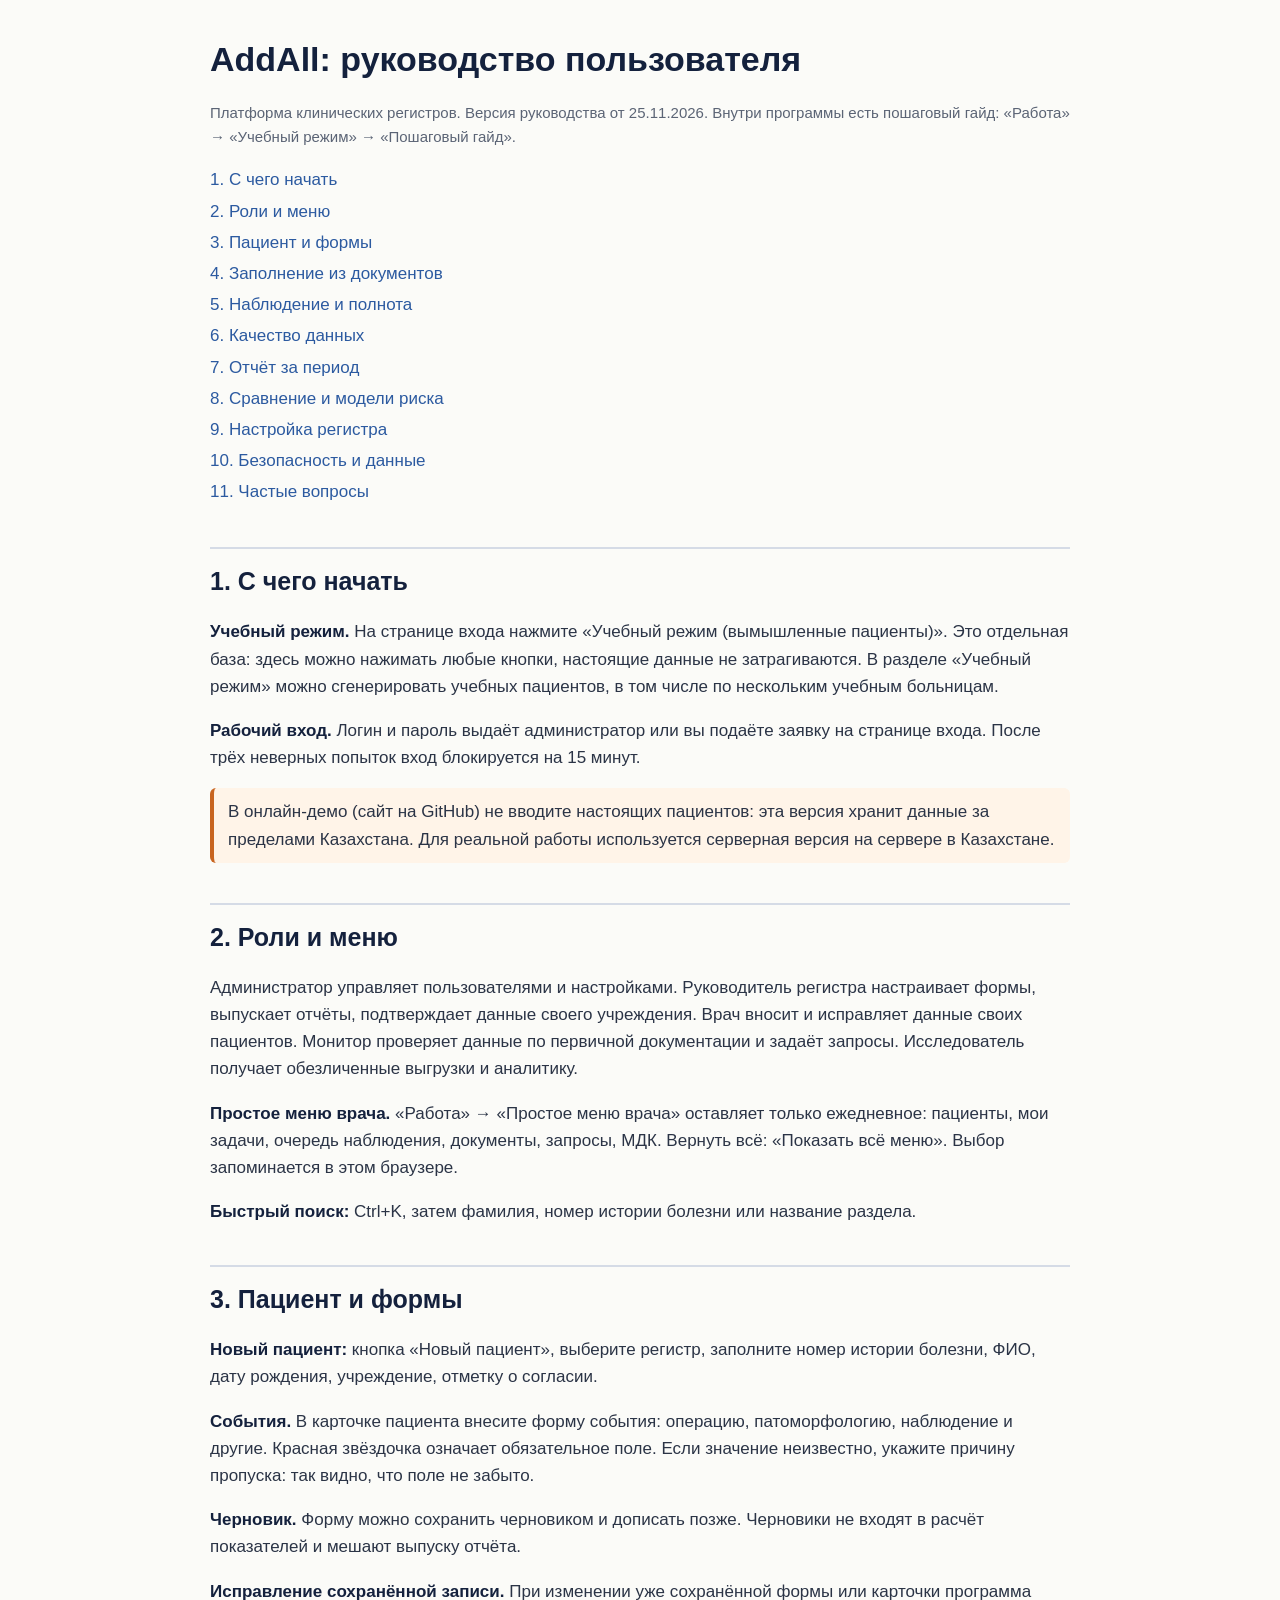
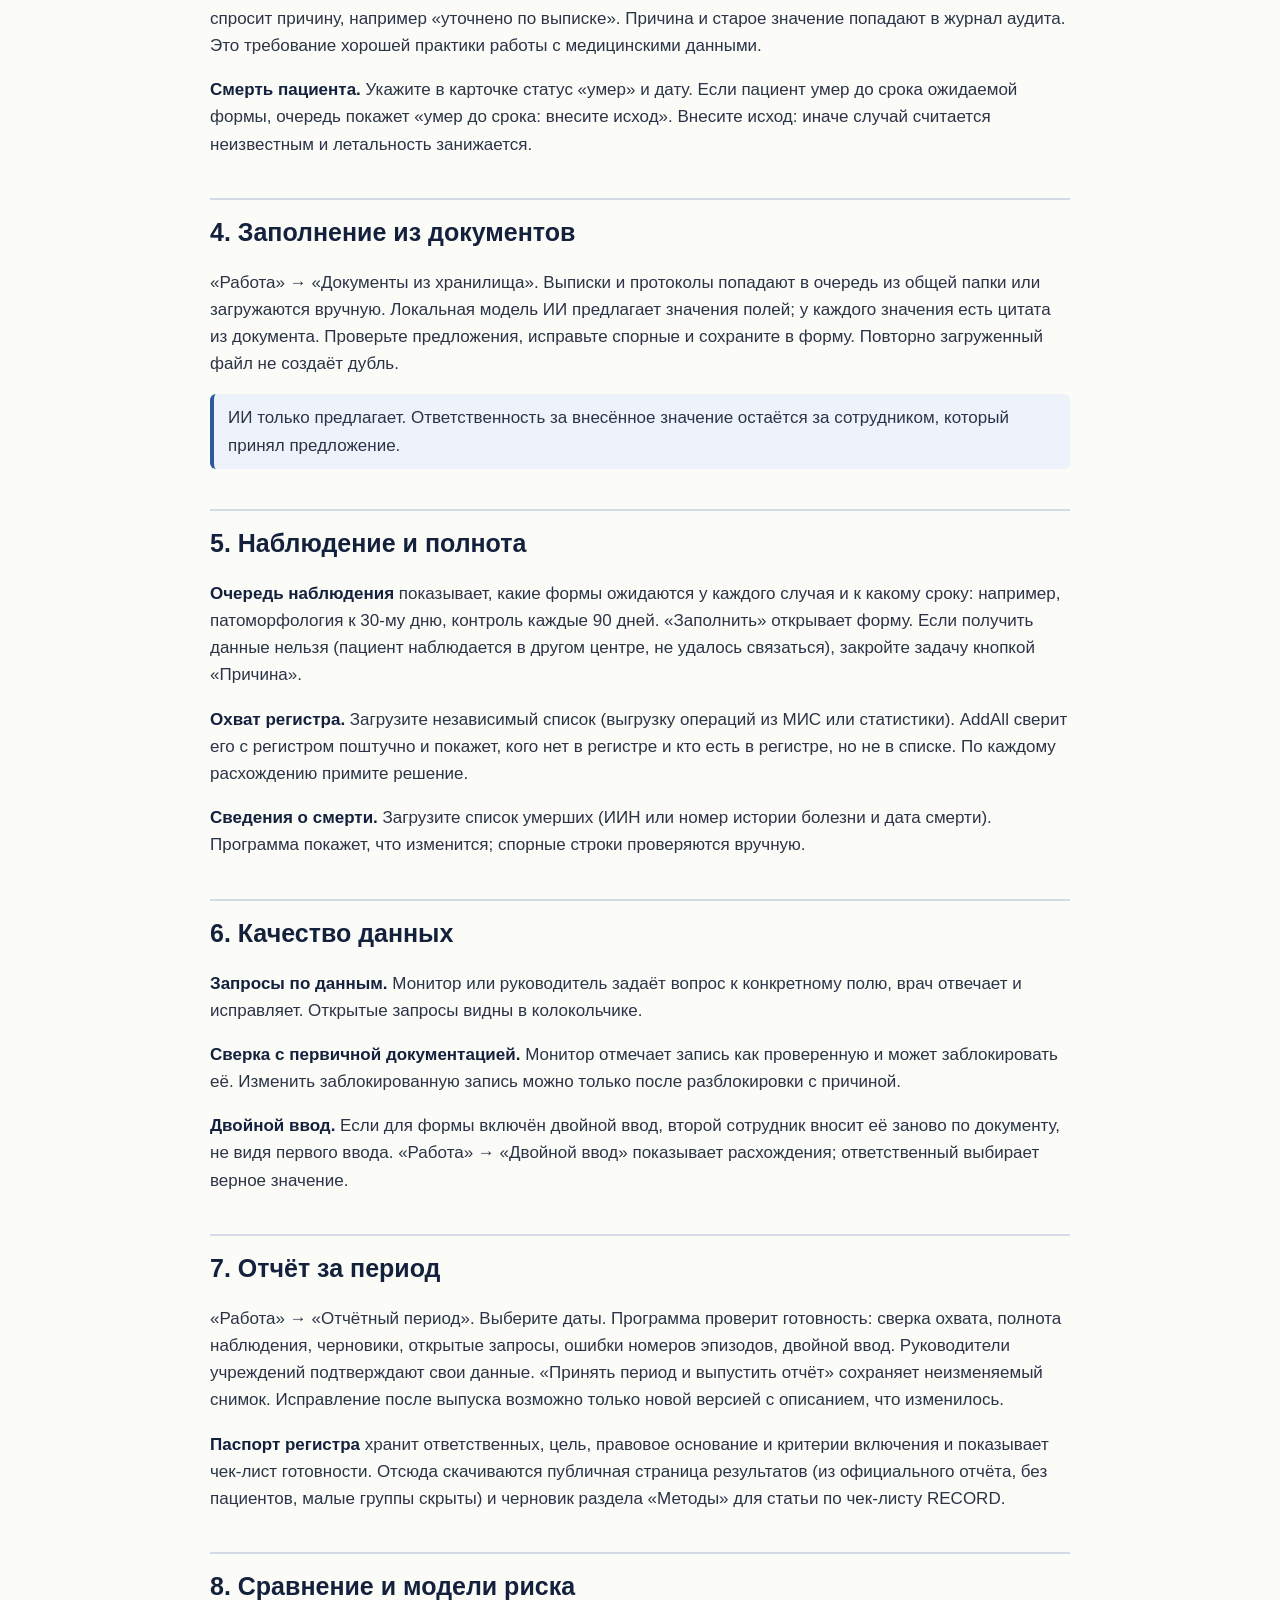
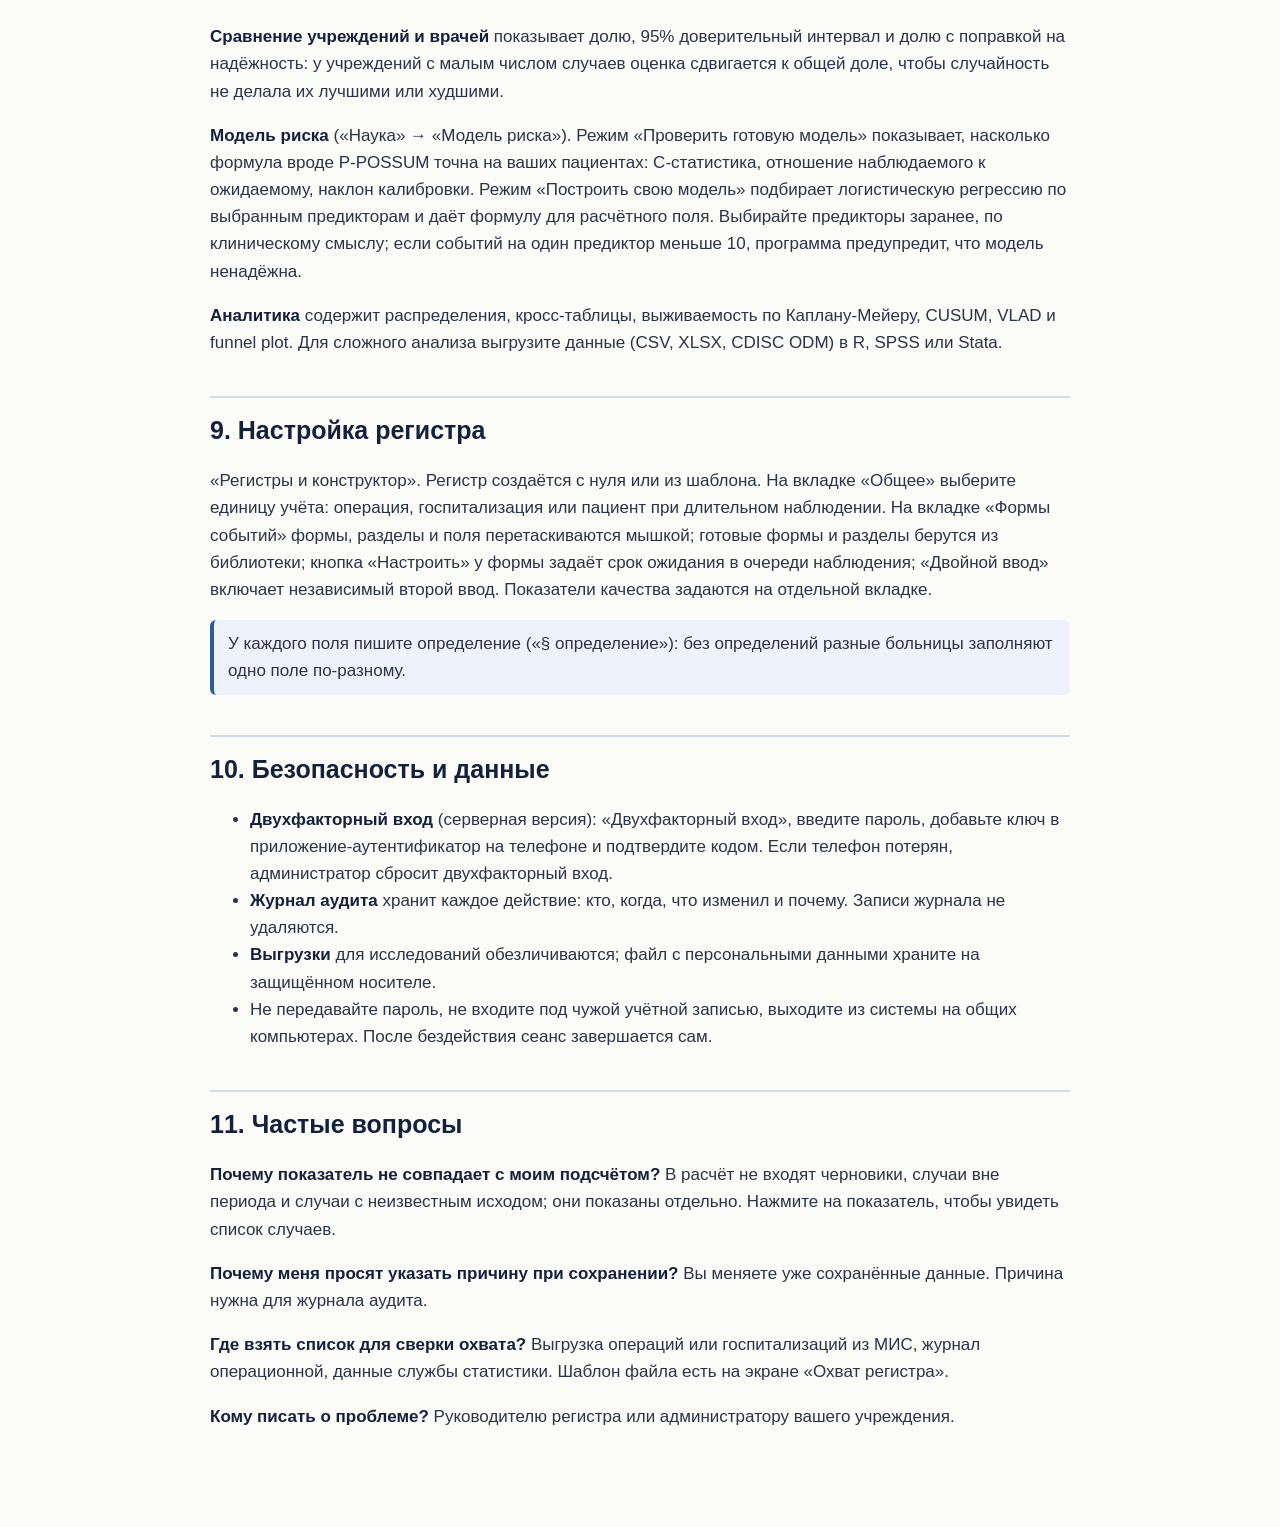
==== docs/manual.html @ 78ede50c "Руководство и материалы проверки" ====
<!doctype html>
<html lang="ru">
<head>
<meta charset="utf-8">
<meta name="viewport" content="width=device-width,initial-scale=1">
<title>AddAll: руководство пользователя</title>
<style>
body { font: 17px/1.6 "Segoe UI", Arial, sans-serif; color: #14213D; max-width: 860px; margin: 0 auto; padding: 32px 24px 80px; background: #FBFBF8; }
h1 { font-size: 34px; margin: 0 0 6px; }
h2 { font-size: 25px; margin: 40px 0 8px; padding-top: 12px; border-top: 2px solid #D5DBE6; }
h3 { font-size: 20px; margin: 24px 0 6px; }
p, li { color: #2B3446; }
.muted { color: #5B6475; font-size: 15px; }
.tip { background: #EEF3FB; border-left: 4px solid #2C5AA0; padding: 10px 14px; border-radius: 6px; }
.warn { background: #FFF4E8; border-left: 4px solid #C8641F; padding: 10px 14px; border-radius: 6px; }
nav a { display: block; color: #2C5AA0; text-decoration: none; padding: 2px 0; }
b { color: #14213D; }
</style>
</head>
<body>
<h1>AddAll: руководство пользователя</h1>
<p class="muted">Платформа клинических регистров. Версия руководства от 25.11.2026. Внутри программы есть пошаговый гайд: «Работа» → «Учебный режим» → «Пошаговый гайд».</p>

<nav>
<a href="#start">1. С чего начать</a>
<a href="#roles">2. Роли и меню</a>
<a href="#patient">3. Пациент и формы</a>
<a href="#docs">4. Заполнение из документов</a>
<a href="#follow">5. Наблюдение и полнота</a>
<a href="#quality">6. Качество данных</a>
<a href="#period">7. Отчёт за период</a>
<a href="#compare">8. Сравнение и модели риска</a>
<a href="#design">9. Настройка регистра</a>
<a href="#security">10. Безопасность и данные</a>
<a href="#faq">11. Частые вопросы</a>
</nav>

<h2 id="start">1. С чего начать</h2>
<p><b>Учебный режим.</b> На странице входа нажмите «Учебный режим (вымышленные пациенты)». Это отдельная база: здесь можно нажимать любые кнопки, настоящие данные не затрагиваются. В разделе «Учебный режим» можно сгенерировать учебных пациентов, в том числе по нескольким учебным больницам.</p>
<p><b>Рабочий вход.</b> Логин и пароль выдаёт администратор или вы подаёте заявку на странице входа. После трёх неверных попыток вход блокируется на 15 минут.</p>
<p class="warn">В онлайн-демо (сайт на GitHub) не вводите настоящих пациентов: эта версия хранит данные за пределами Казахстана. Для реальной работы используется серверная версия на сервере в Казахстане.</p>

<h2 id="roles">2. Роли и меню</h2>
<p>Администратор управляет пользователями и настройками. Руководитель регистра настраивает формы, выпускает отчёты, подтверждает данные своего учреждения. Врач вносит и исправляет данные своих пациентов. Монитор проверяет данные по первичной документации и задаёт запросы. Исследователь получает обезличенные выгрузки и аналитику.</p>
<p><b>Простое меню врача.</b> «Работа» → «Простое меню врача» оставляет только ежедневное: пациенты, мои задачи, очередь наблюдения, документы, запросы, МДК. Вернуть всё: «Показать всё меню». Выбор запоминается в этом браузере.</p>
<p><b>Быстрый поиск:</b> Ctrl+K, затем фамилия, номер истории болезни или название раздела.</p>

<h2 id="patient">3. Пациент и формы</h2>
<p><b>Новый пациент:</b> кнопка «Новый пациент», выберите регистр, заполните номер истории болезни, ФИО, дату рождения, учреждение, отметку о согласии.</p>
<p><b>События.</b> В карточке пациента внесите форму события: операцию, патоморфологию, наблюдение и другие. Красная звёздочка означает обязательное поле. Если значение неизвестно, укажите причину пропуска: так видно, что поле не забыто.</p>
<p><b>Черновик.</b> Форму можно сохранить черновиком и дописать позже. Черновики не входят в расчёт показателей и мешают выпуску отчёта.</p>
<p><b>Исправление сохранённой записи.</b> При изменении уже сохранённой формы или карточки программа спросит причину, например «уточнено по выписке». Причина и старое значение попадают в журнал аудита. Это требование хорошей практики работы с медицинскими данными.</p>
<p><b>Смерть пациента.</b> Укажите в карточке статус «умер» и дату. Если пациент умер до срока ожидаемой формы, очередь покажет «умер до срока: внесите исход». Внесите исход: иначе случай считается неизвестным и летальность занижается.</p>

<h2 id="docs">4. Заполнение из документов</h2>
<p>«Работа» → «Документы из хранилища». Выписки и протоколы попадают в очередь из общей папки или загружаются вручную. Локальная модель ИИ предлагает значения полей; у каждого значения есть цитата из документа. Проверьте предложения, исправьте спорные и сохраните в форму. Повторно загруженный файл не создаёт дубль.</p>
<p class="tip">ИИ только предлагает. Ответственность за внесённое значение остаётся за сотрудником, который принял предложение.</p>

<h2 id="follow">5. Наблюдение и полнота</h2>
<p><b>Очередь наблюдения</b> показывает, какие формы ожидаются у каждого случая и к какому сроку: например, патоморфология к 30-му дню, контроль каждые 90 дней. «Заполнить» открывает форму. Если получить данные нельзя (пациент наблюдается в другом центре, не удалось связаться), закройте задачу кнопкой «Причина».</p>
<p><b>Охват регистра.</b> Загрузите независимый список (выгрузку операций из МИС или статистики). AddAll сверит его с регистром поштучно и покажет, кого нет в регистре и кто есть в регистре, но не в списке. По каждому расхождению примите решение.</p>
<p><b>Сведения о смерти.</b> Загрузите список умерших (ИИН или номер истории болезни и дата смерти). Программа покажет, что изменится; спорные строки проверяются вручную.</p>

<h2 id="quality">6. Качество данных</h2>
<p><b>Запросы по данным.</b> Монитор или руководитель задаёт вопрос к конкретному полю, врач отвечает и исправляет. Открытые запросы видны в колокольчике.</p>
<p><b>Сверка с первичной документацией.</b> Монитор отмечает запись как проверенную и может заблокировать её. Изменить заблокированную запись можно только после разблокировки с причиной.</p>
<p><b>Двойной ввод.</b> Если для формы включён двойной ввод, второй сотрудник вносит её заново по документу, не видя первого ввода. «Работа» → «Двойной ввод» показывает расхождения; ответственный выбирает верное значение.</p>

<h2 id="period">7. Отчёт за период</h2>
<p>«Работа» → «Отчётный период». Выберите даты. Программа проверит готовность: сверка охвата, полнота наблюдения, черновики, открытые запросы, ошибки номеров эпизодов, двойной ввод. Руководители учреждений подтверждают свои данные. «Принять период и выпустить отчёт» сохраняет неизменяемый снимок. Исправление после выпуска возможно только новой версией с описанием, что изменилось.</p>
<p><b>Паспорт регистра</b> хранит ответственных, цель, правовое основание и критерии включения и показывает чек-лист готовности. Отсюда скачиваются публичная страница результатов (из официального отчёта, без пациентов, малые группы скрыты) и черновик раздела «Методы» для статьи по чек-листу RECORD.</p>

<h2 id="compare">8. Сравнение и модели риска</h2>
<p><b>Сравнение учреждений и врачей</b> показывает долю, 95% доверительный интервал и долю с поправкой на надёжность: у учреждений с малым числом случаев оценка сдвигается к общей доле, чтобы случайность не делала их лучшими или худшими.</p>
<p><b>Модель риска</b> («Наука» → «Модель риска»). Режим «Проверить готовую модель» показывает, насколько формула вроде P-POSSUM точна на ваших пациентах: C-статистика, отношение наблюдаемого к ожидаемому, наклон калибровки. Режим «Построить свою модель» подбирает логистическую регрессию по выбранным предикторам и даёт формулу для расчётного поля. Выбирайте предикторы заранее, по клиническому смыслу; если событий на один предиктор меньше 10, программа предупредит, что модель ненадёжна.</p>
<p><b>Аналитика</b> содержит распределения, кросс-таблицы, выживаемость по Каплану-Мейеру, CUSUM, VLAD и funnel plot. Для сложного анализа выгрузите данные (CSV, XLSX, CDISC ODM) в R, SPSS или Stata.</p>

<h2 id="design">9. Настройка регистра</h2>
<p>«Регистры и конструктор». Регистр создаётся с нуля или из шаблона. На вкладке «Общее» выберите единицу учёта: операция, госпитализация или пациент при длительном наблюдении. На вкладке «Формы событий» формы, разделы и поля перетаскиваются мышкой; готовые формы и разделы берутся из библиотеки; кнопка «Настроить» у формы задаёт срок ожидания в очереди наблюдения; «Двойной ввод» включает независимый второй ввод. Показатели качества задаются на отдельной вкладке.</p>
<p class="tip">У каждого поля пишите определение («§ определение»): без определений разные больницы заполняют одно поле по-разному.</p>

<h2 id="security">10. Безопасность и данные</h2>
<ul>
<li><b>Двухфакторный вход</b> (серверная версия): «Двухфакторный вход», введите пароль, добавьте ключ в приложение-аутентификатор на телефоне и подтвердите кодом. Если телефон потерян, администратор сбросит двухфакторный вход.</li>
<li><b>Журнал аудита</b> хранит каждое действие: кто, когда, что изменил и почему. Записи журнала не удаляются.</li>
<li><b>Выгрузки</b> для исследований обезличиваются; файл с персональными данными храните на защищённом носителе.</li>
<li>Не передавайте пароль, не входите под чужой учётной записью, выходите из системы на общих компьютерах. После бездействия сеанс завершается сам.</li>
</ul>

<h2 id="faq">11. Частые вопросы</h2>
<p><b>Почему показатель не совпадает с моим подсчётом?</b> В расчёт не входят черновики, случаи вне периода и случаи с неизвестным исходом; они показаны отдельно. Нажмите на показатель, чтобы увидеть список случаев.</p>
<p><b>Почему меня просят указать причину при сохранении?</b> Вы меняете уже сохранённые данные. Причина нужна для журнала аудита.</p>
<p><b>Где взять список для сверки охвата?</b> Выгрузка операций или госпитализаций из МИС, журнал операционной, данные службы статистики. Шаблон файла есть на экране «Охват регистра».</p>
<p><b>Кому писать о проблеме?</b> Руководителю регистра или администратору вашего учреждения.</p>
</body>
</html>
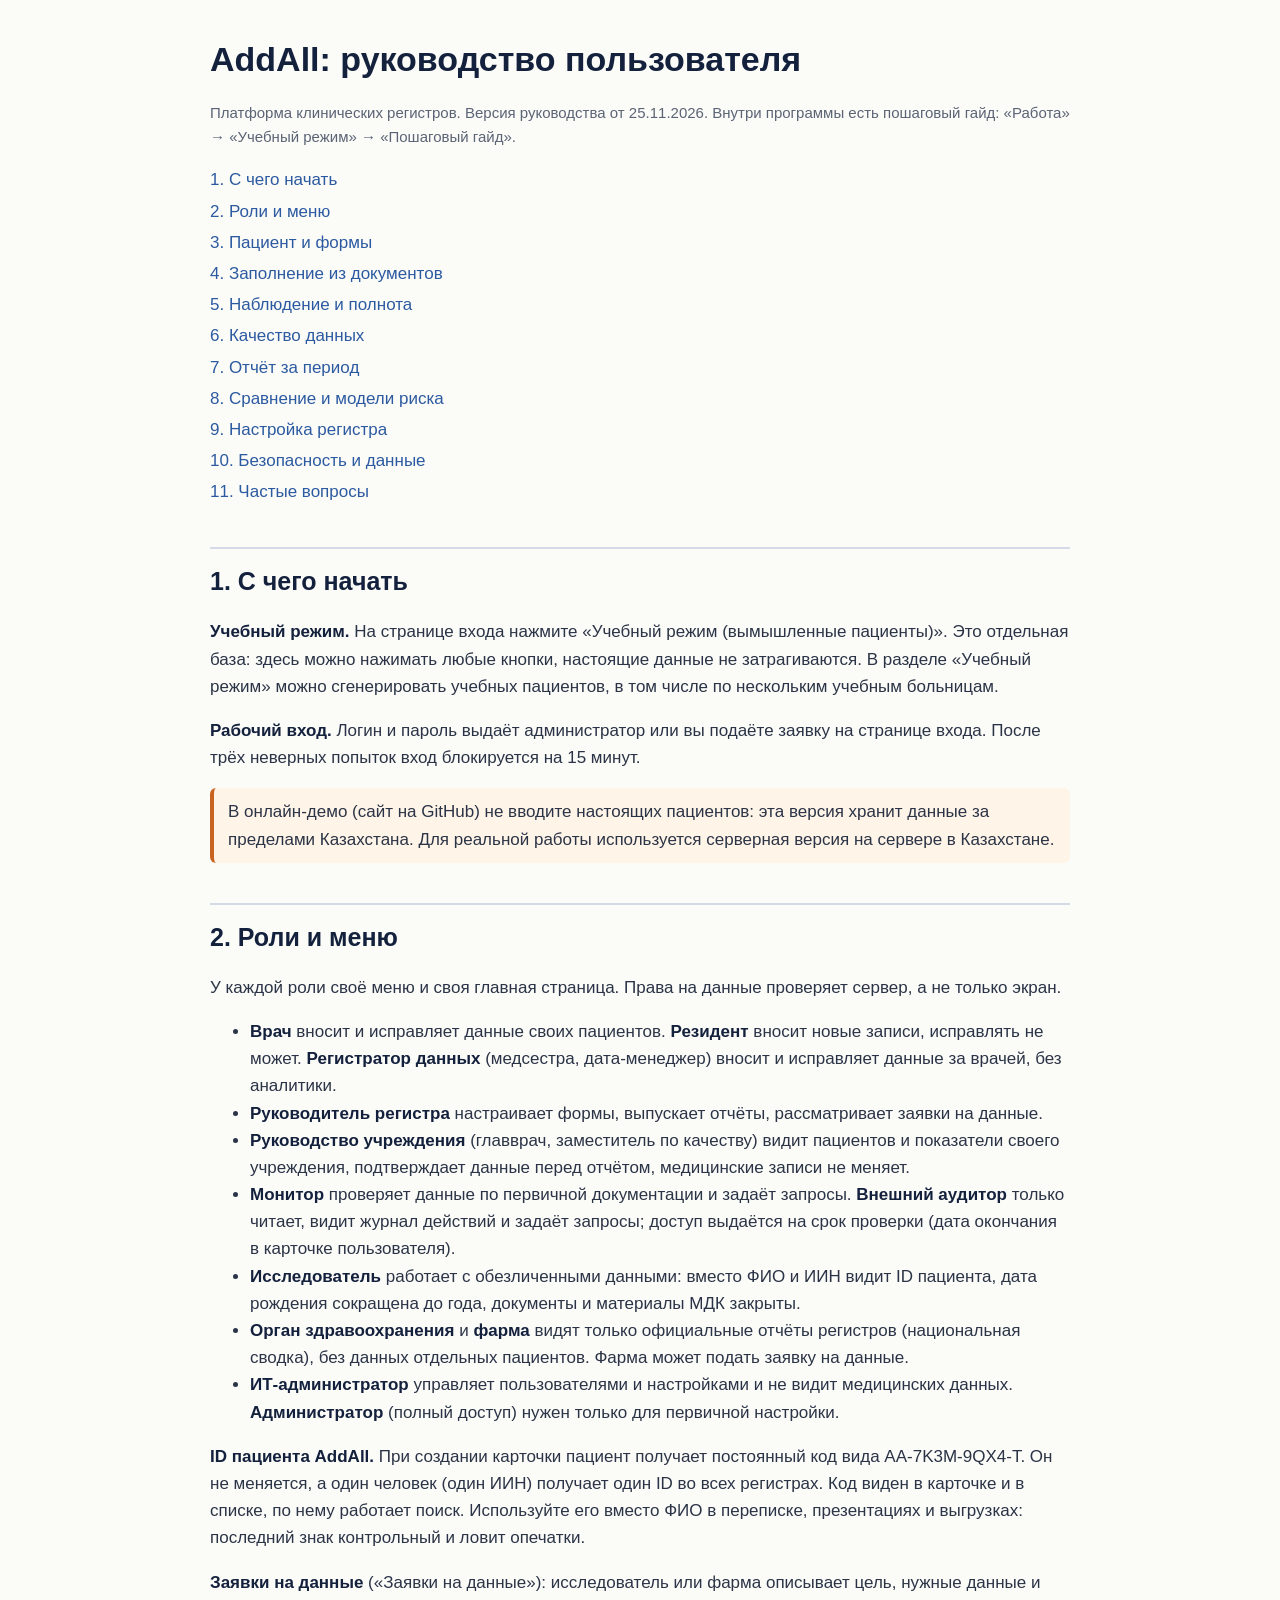
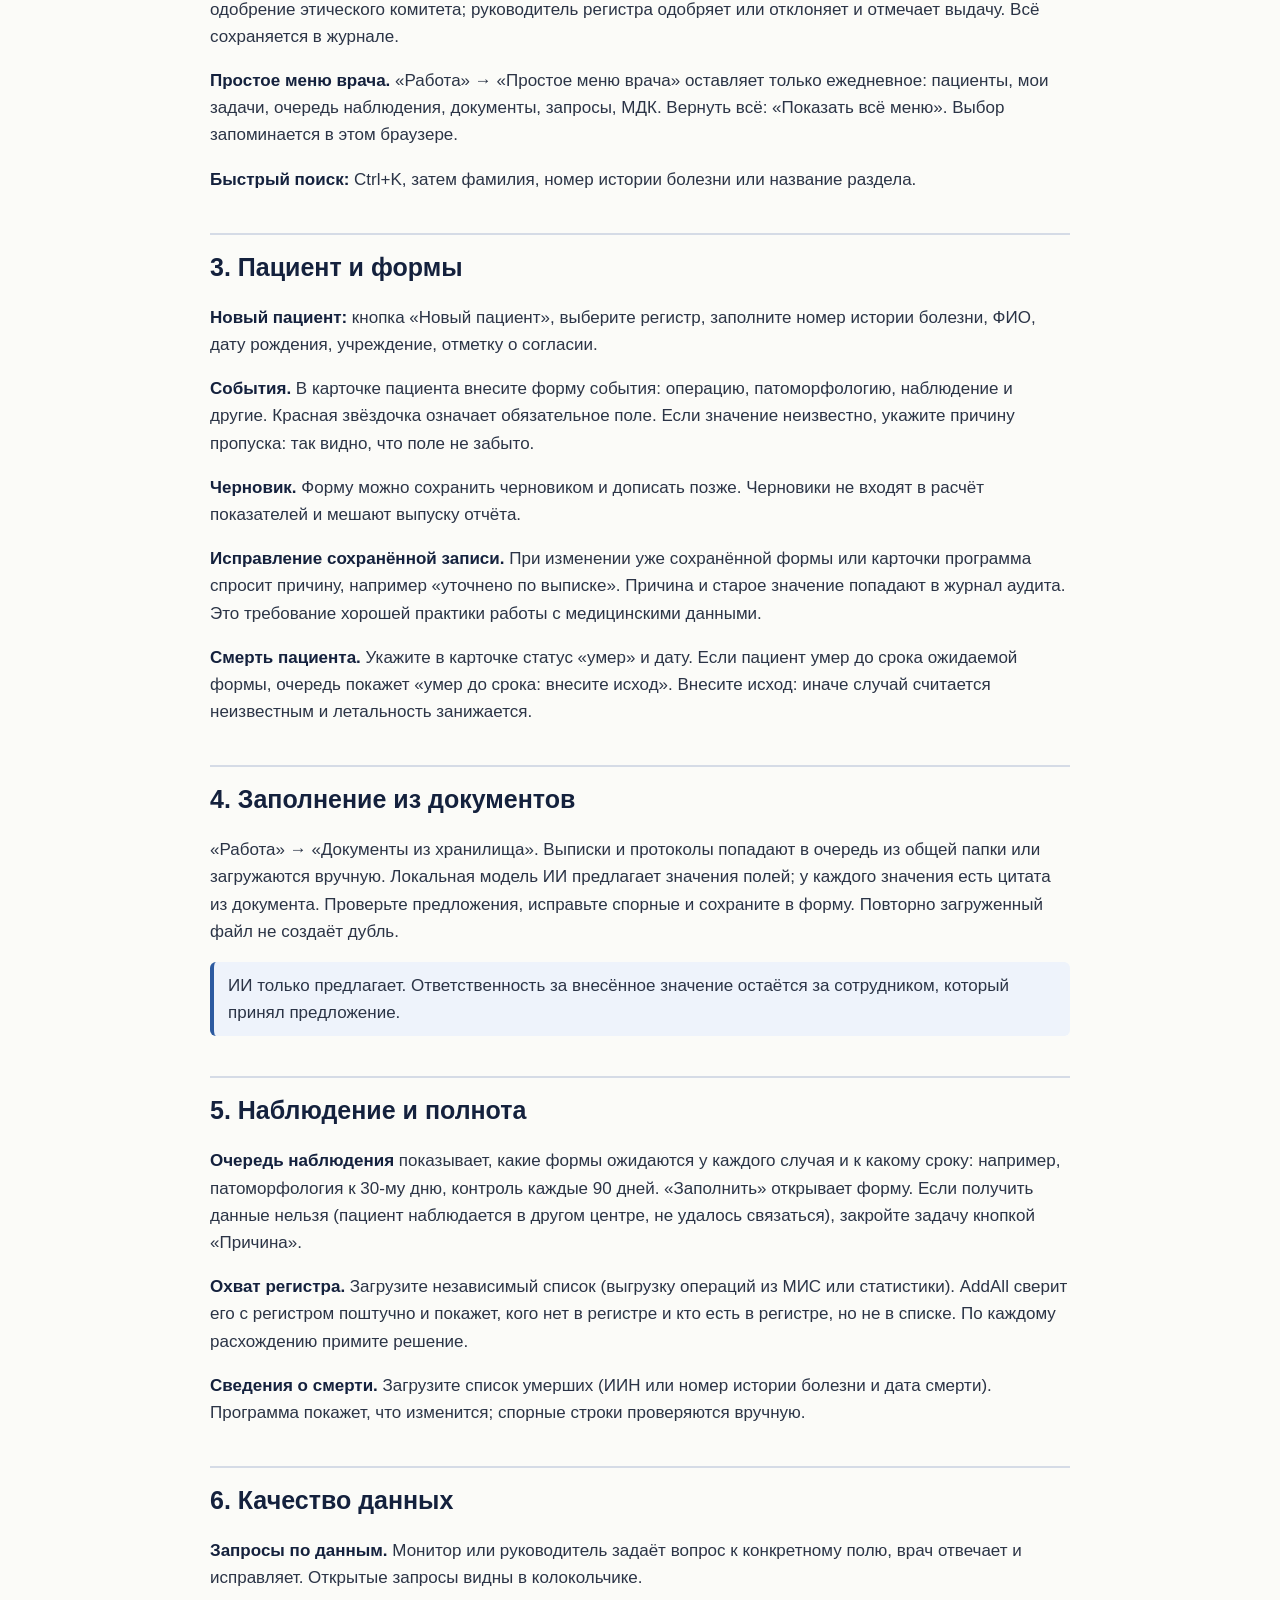
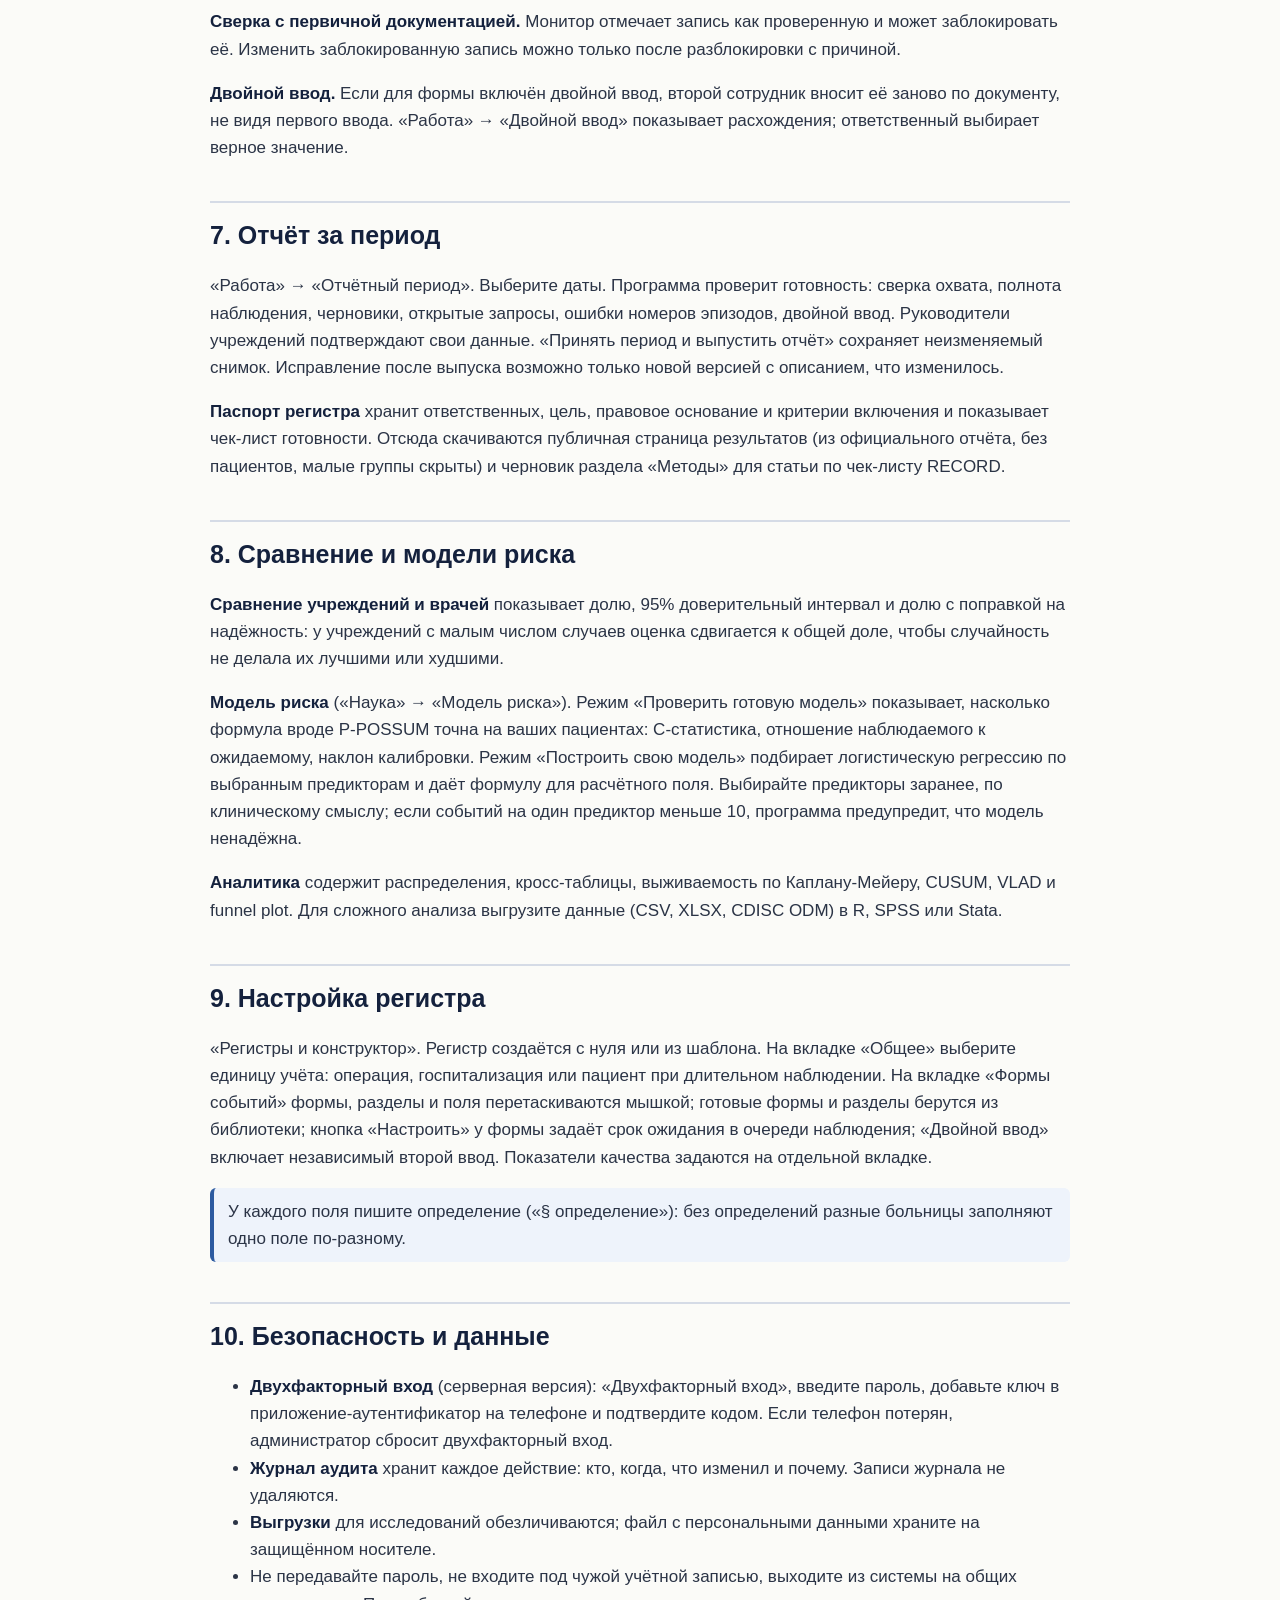
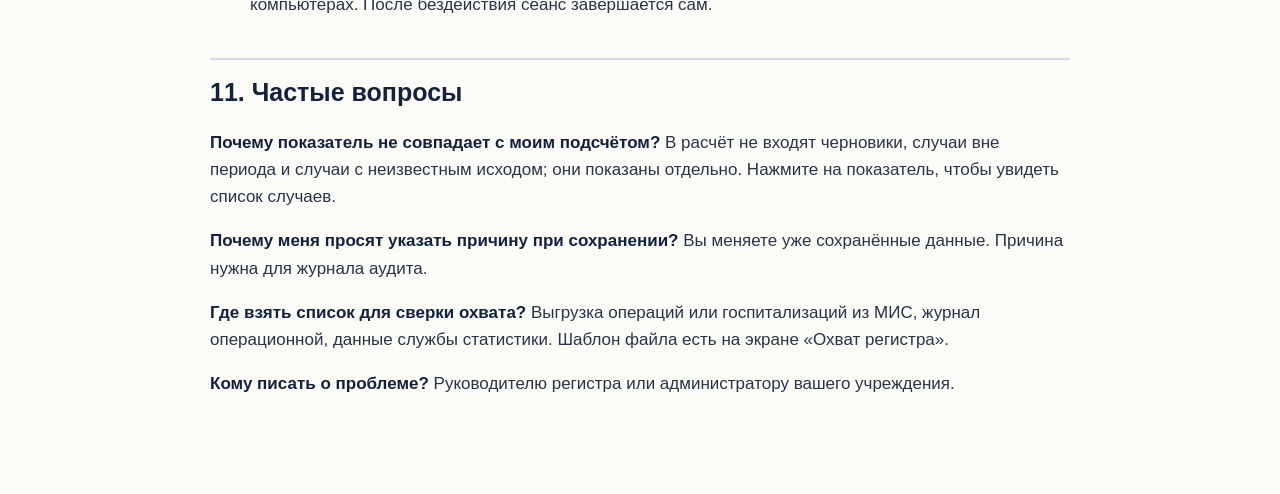
==== commit 59da4d11: "Docs: roles, PID, data requests" ====
--- a/docs/manual.html
+++ b/docs/manual.html
@@ -41,7 +41,18 @@
 <p class="warn">В онлайн-демо (сайт на GitHub) не вводите настоящих пациентов: эта версия хранит данные за пределами Казахстана. Для реальной работы используется серверная версия на сервере в Казахстане.</p>
 
 <h2 id="roles">2. Роли и меню</h2>
-<p>Администратор управляет пользователями и настройками. Руководитель регистра настраивает формы, выпускает отчёты, подтверждает данные своего учреждения. Врач вносит и исправляет данные своих пациентов. Монитор проверяет данные по первичной документации и задаёт запросы. Исследователь получает обезличенные выгрузки и аналитику.</p>
+<p>У каждой роли своё меню и своя главная страница. Права на данные проверяет сервер, а не только экран.</p>
+<ul>
+<li><b>Врач</b> вносит и исправляет данные своих пациентов. <b>Резидент</b> вносит новые записи, исправлять не может. <b>Регистратор данных</b> (медсестра, дата-менеджер) вносит и исправляет данные за врачей, без аналитики.</li>
+<li><b>Руководитель регистра</b> настраивает формы, выпускает отчёты, рассматривает заявки на данные.</li>
+<li><b>Руководство учреждения</b> (главврач, заместитель по качеству) видит пациентов и показатели своего учреждения, подтверждает данные перед отчётом, медицинские записи не меняет.</li>
+<li><b>Монитор</b> проверяет данные по первичной документации и задаёт запросы. <b>Внешний аудитор</b> только читает, видит журнал действий и задаёт запросы; доступ выдаётся на срок проверки (дата окончания в карточке пользователя).</li>
+<li><b>Исследователь</b> работает с обезличенными данными: вместо ФИО и ИИН видит ID пациента, дата рождения сокращена до года, документы и материалы МДК закрыты.</li>
+<li><b>Орган здравоохранения</b> и <b>фарма</b> видят только официальные отчёты регистров (национальная сводка), без данных отдельных пациентов. Фарма может подать заявку на данные.</li>
+<li><b>ИТ-администратор</b> управляет пользователями и настройками и не видит медицинских данных. <b>Администратор</b> (полный доступ) нужен только для первичной настройки.</li>
+</ul>
+<p><b>ID пациента AddAll.</b> При создании карточки пациент получает постоянный код вида AA-7K3M-9QX4-T. Он не меняется, а один человек (один ИИН) получает один ID во всех регистрах. Код виден в карточке и в списке, по нему работает поиск. Используйте его вместо ФИО в переписке, презентациях и выгрузках: последний знак контрольный и ловит опечатки.</p>
+<p><b>Заявки на данные</b> («Заявки на данные»): исследователь или фарма описывает цель, нужные данные и одобрение этического комитета; руководитель регистра одобряет или отклоняет и отмечает выдачу. Всё сохраняется в журнале.</p>
 <p><b>Простое меню врача.</b> «Работа» → «Простое меню врача» оставляет только ежедневное: пациенты, мои задачи, очередь наблюдения, документы, запросы, МДК. Вернуть всё: «Показать всё меню». Выбор запоминается в этом браузере.</p>
 <p><b>Быстрый поиск:</b> Ctrl+K, затем фамилия, номер истории болезни или название раздела.</p>
 
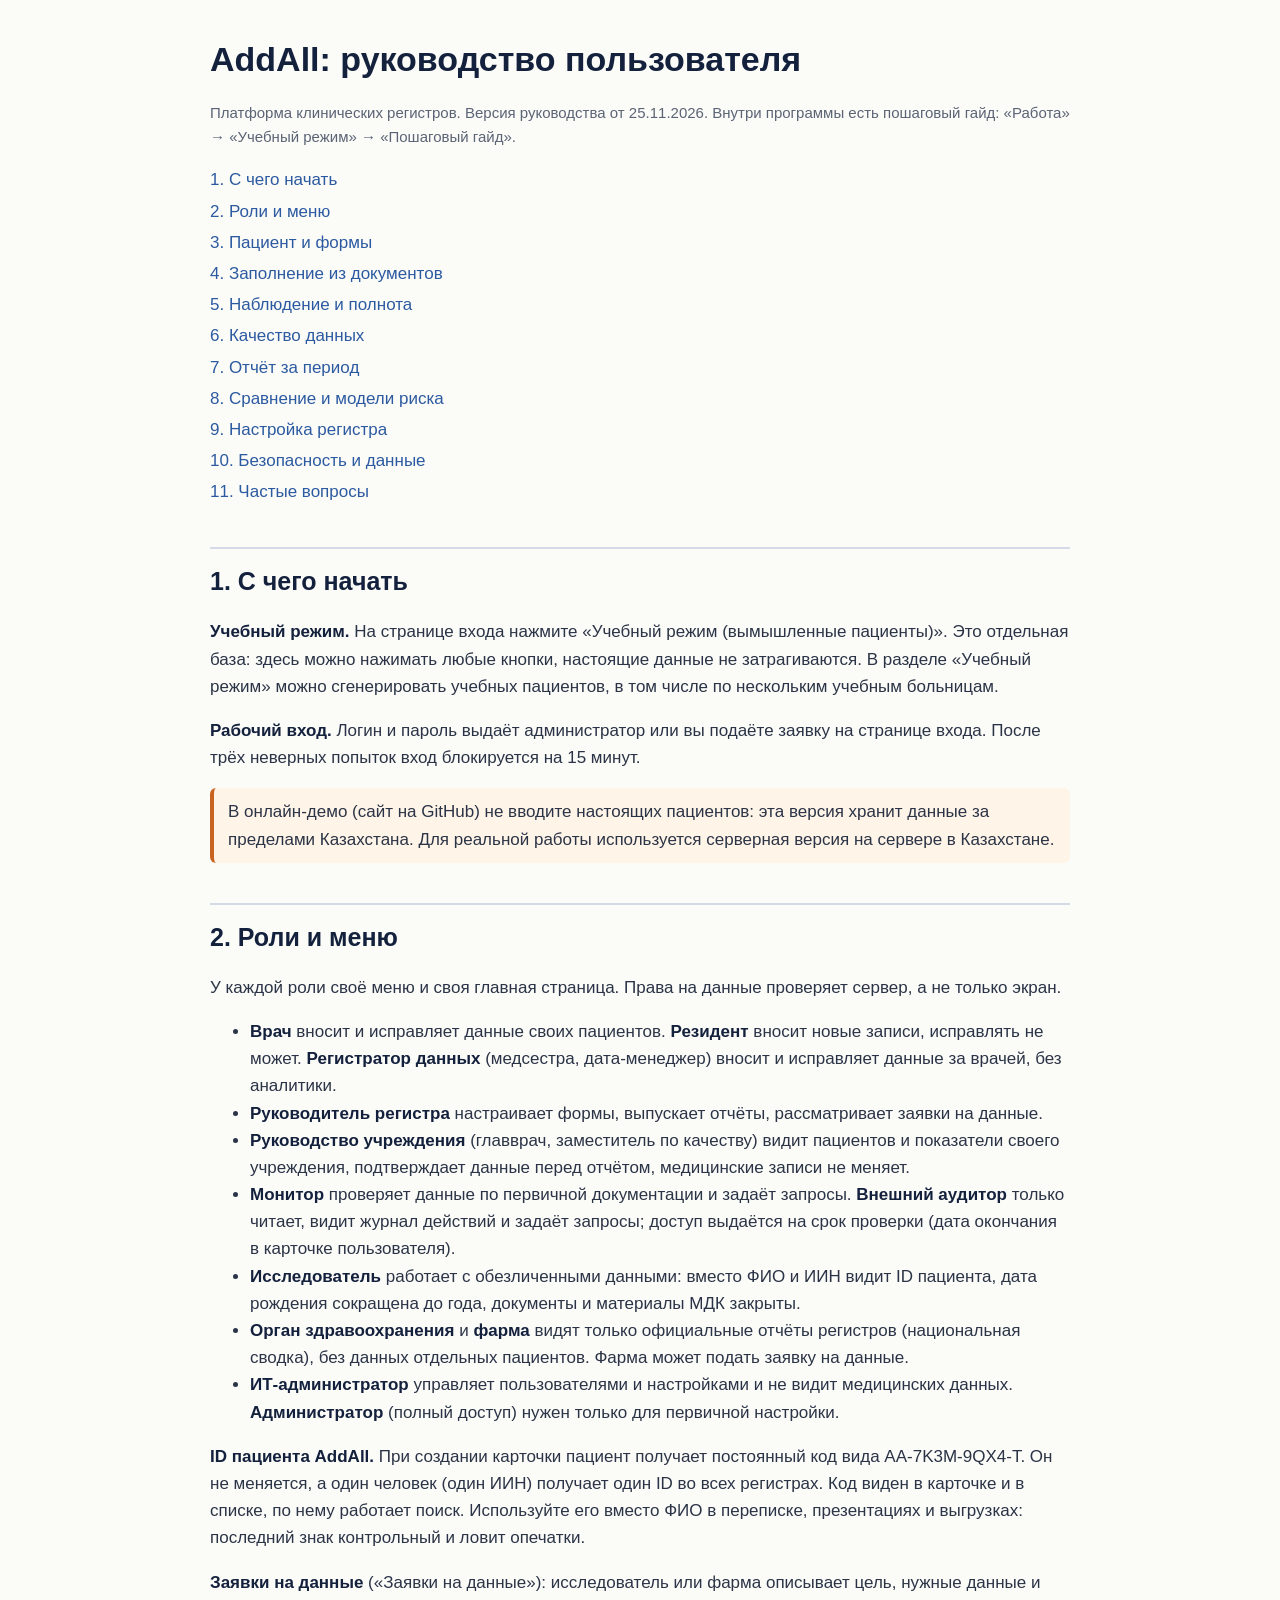
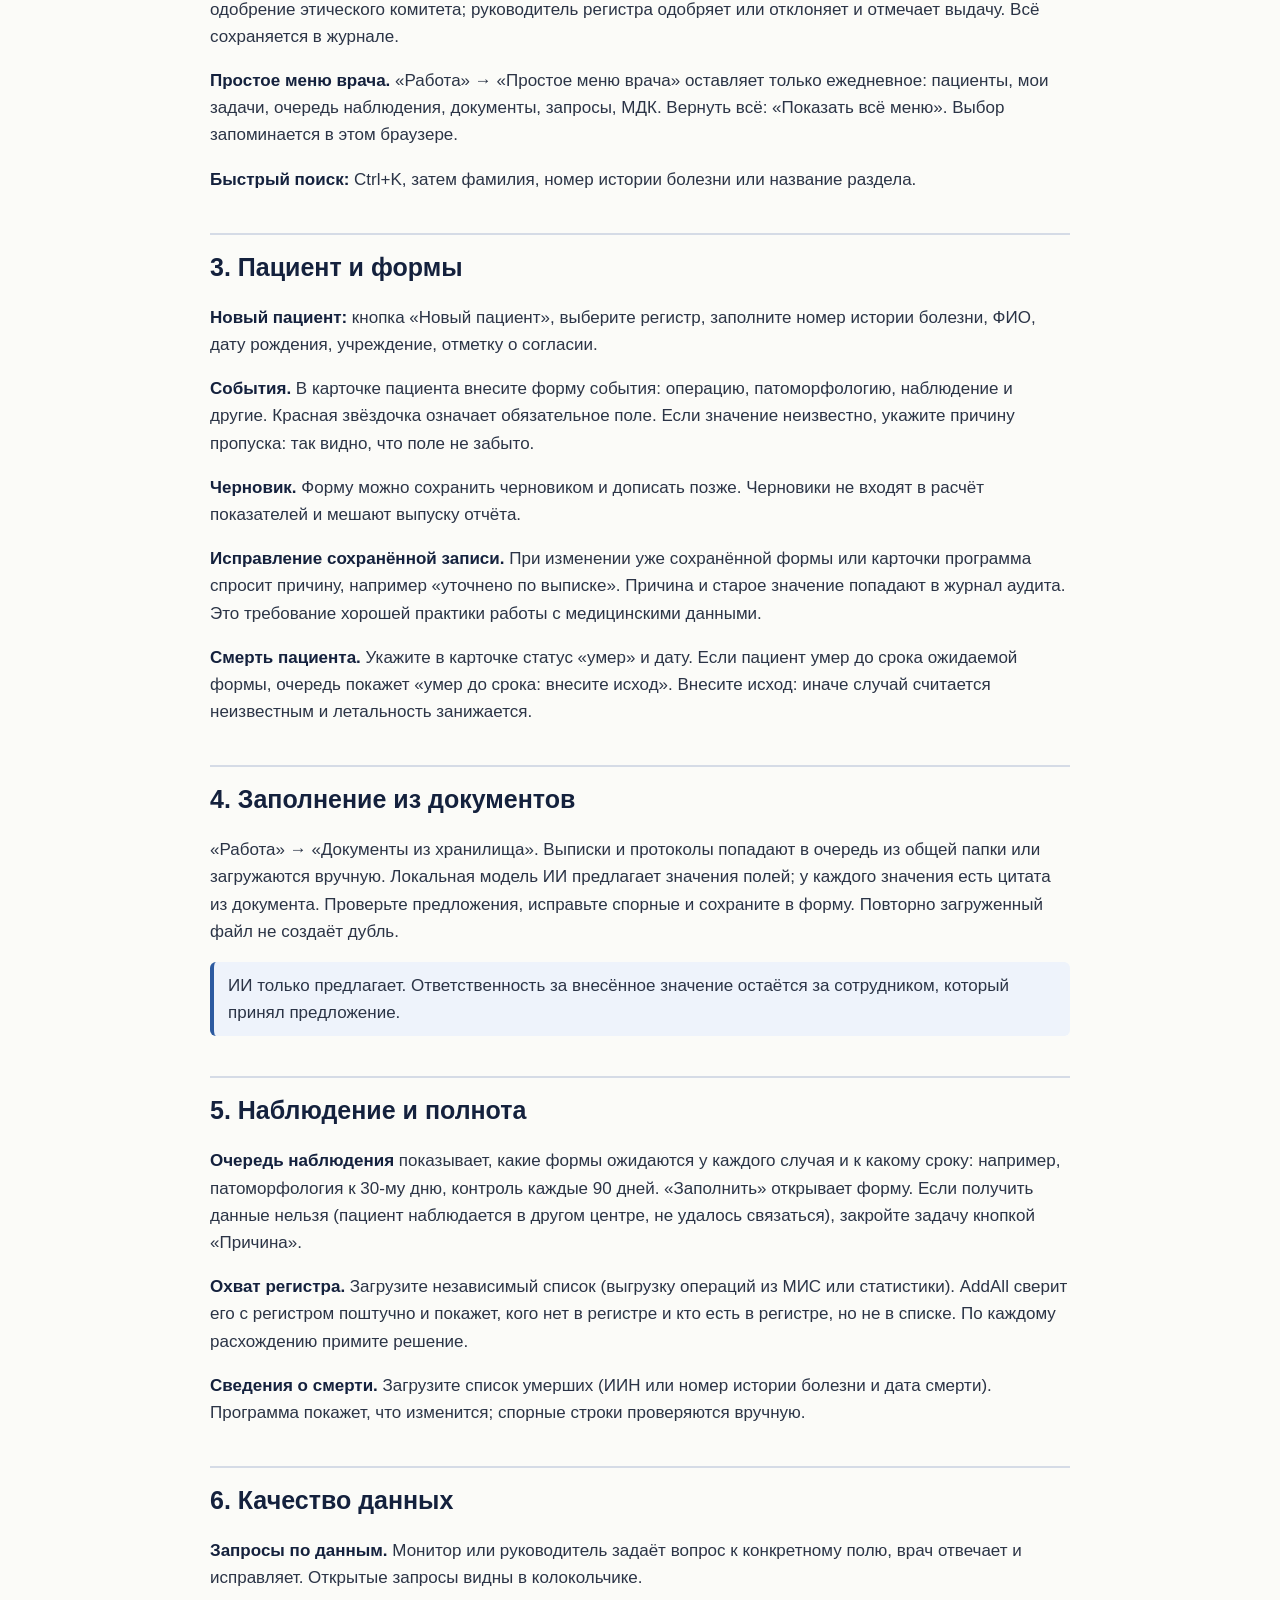
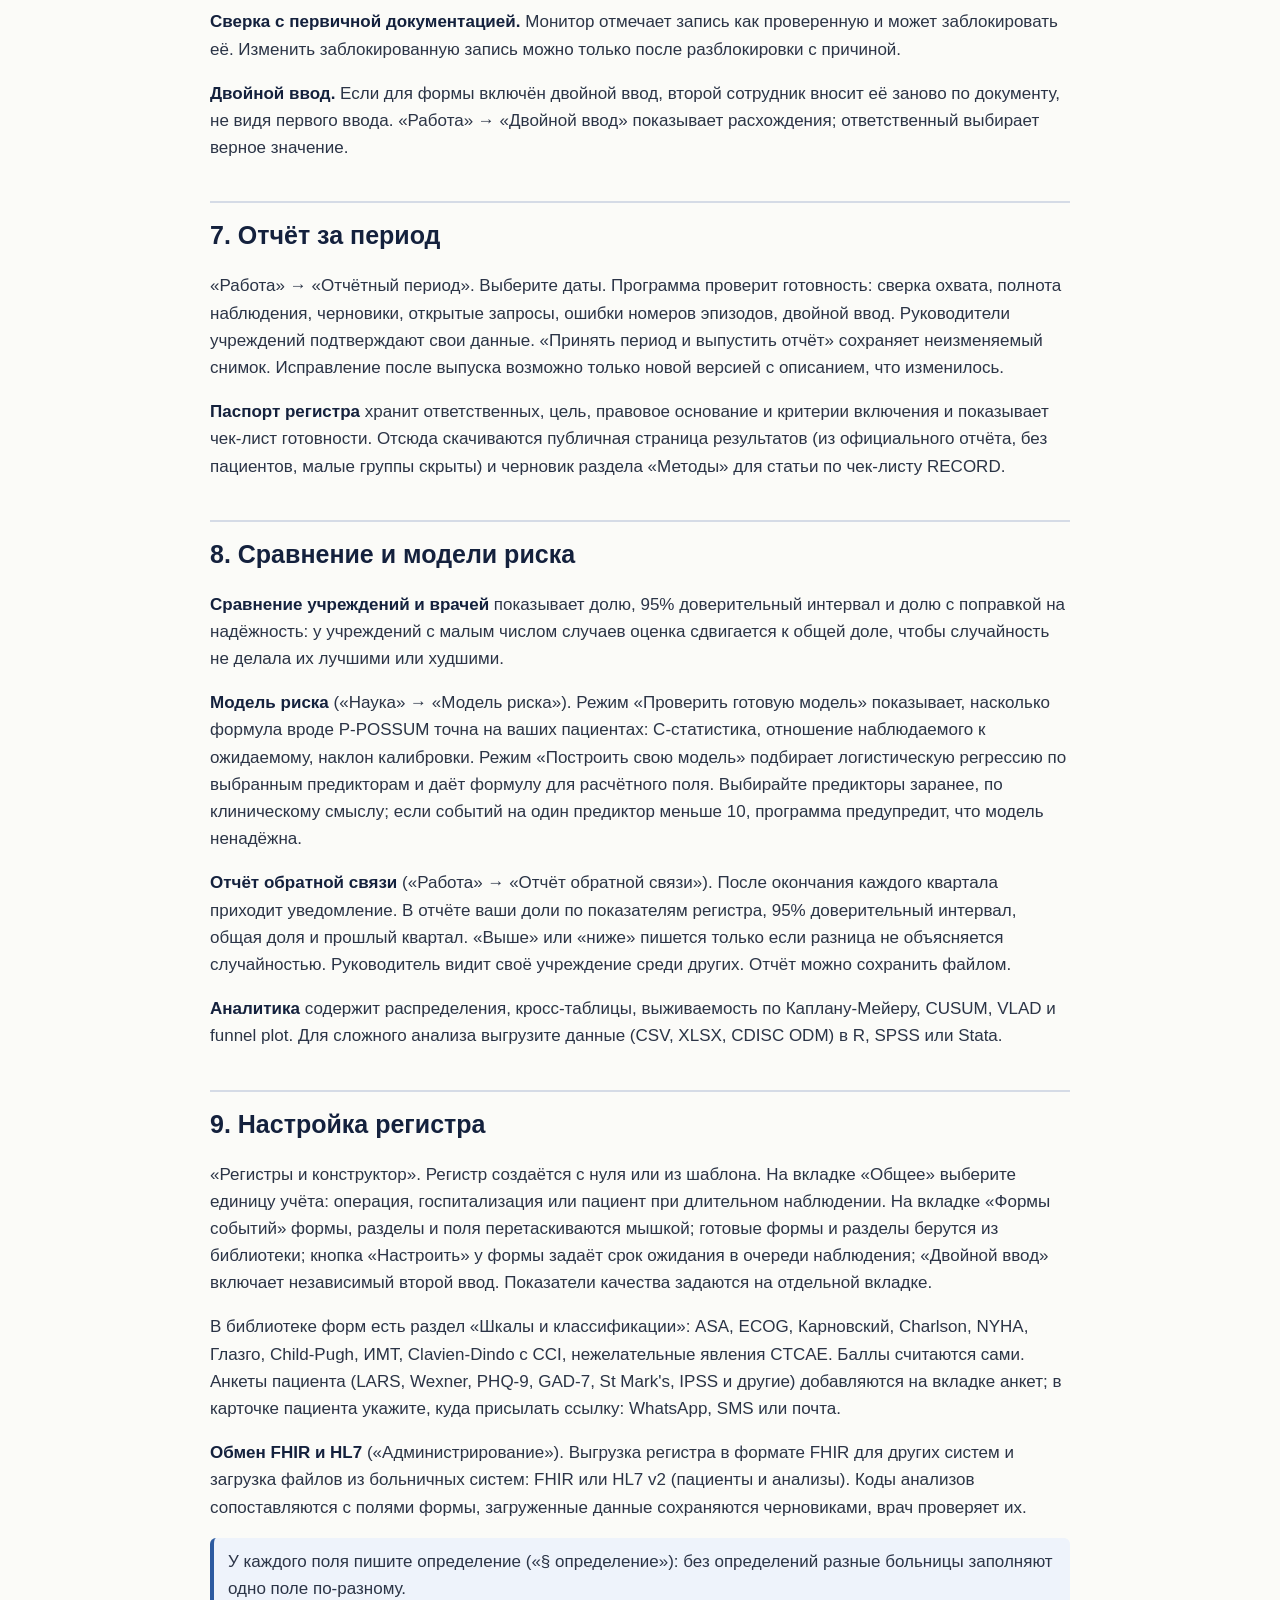
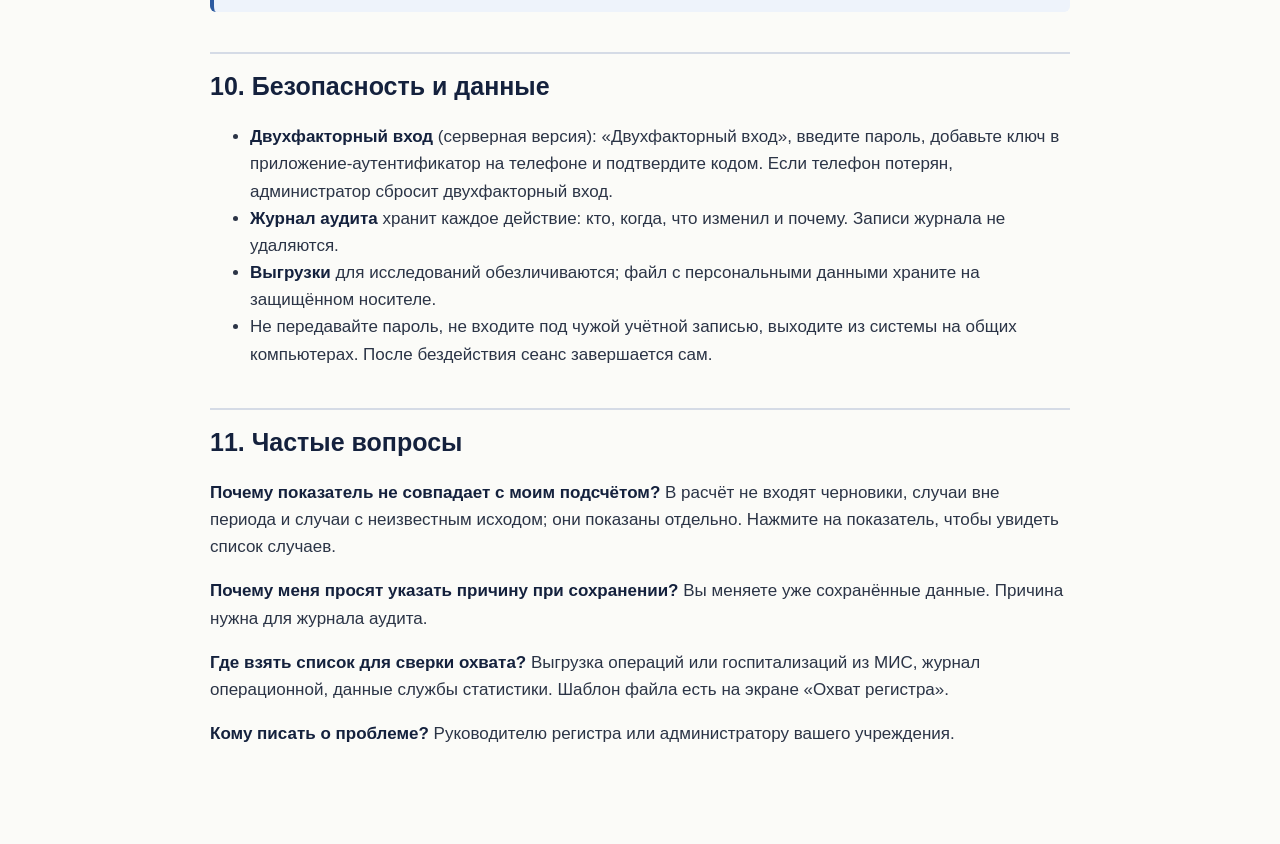
==== commit a15ffd5a: "Docs: feedback, scales, FHIR and HL7" ====
--- a/docs/manual.html
+++ b/docs/manual.html
@@ -84,10 +84,13 @@
 <h2 id="compare">8. Сравнение и модели риска</h2>
 <p><b>Сравнение учреждений и врачей</b> показывает долю, 95% доверительный интервал и долю с поправкой на надёжность: у учреждений с малым числом случаев оценка сдвигается к общей доле, чтобы случайность не делала их лучшими или худшими.</p>
 <p><b>Модель риска</b> («Наука» → «Модель риска»). Режим «Проверить готовую модель» показывает, насколько формула вроде P-POSSUM точна на ваших пациентах: C-статистика, отношение наблюдаемого к ожидаемому, наклон калибровки. Режим «Построить свою модель» подбирает логистическую регрессию по выбранным предикторам и даёт формулу для расчётного поля. Выбирайте предикторы заранее, по клиническому смыслу; если событий на один предиктор меньше 10, программа предупредит, что модель ненадёжна.</p>
+<p><b>Отчёт обратной связи</b> («Работа» → «Отчёт обратной связи»). После окончания каждого квартала приходит уведомление. В отчёте ваши доли по показателям регистра, 95% доверительный интервал, общая доля и прошлый квартал. «Выше» или «ниже» пишется только если разница не объясняется случайностью. Руководитель видит своё учреждение среди других. Отчёт можно сохранить файлом.</p>
 <p><b>Аналитика</b> содержит распределения, кросс-таблицы, выживаемость по Каплану-Мейеру, CUSUM, VLAD и funnel plot. Для сложного анализа выгрузите данные (CSV, XLSX, CDISC ODM) в R, SPSS или Stata.</p>
 
 <h2 id="design">9. Настройка регистра</h2>
 <p>«Регистры и конструктор». Регистр создаётся с нуля или из шаблона. На вкладке «Общее» выберите единицу учёта: операция, госпитализация или пациент при длительном наблюдении. На вкладке «Формы событий» формы, разделы и поля перетаскиваются мышкой; готовые формы и разделы берутся из библиотеки; кнопка «Настроить» у формы задаёт срок ожидания в очереди наблюдения; «Двойной ввод» включает независимый второй ввод. Показатели качества задаются на отдельной вкладке.</p>
+<p>В библиотеке форм есть раздел «Шкалы и классификации»: ASA, ECOG, Карновский, Charlson, NYHA, Глазго, Child-Pugh, ИМТ, Clavien-Dindo с CCI, нежелательные явления CTCAE. Баллы считаются сами. Анкеты пациента (LARS, Wexner, PHQ-9, GAD-7, St Mark's, IPSS и другие) добавляются на вкладке анкет; в карточке пациента укажите, куда присылать ссылку: WhatsApp, SMS или почта.</p>
+<p><b>Обмен FHIR и HL7</b> («Администрирование»). Выгрузка регистра в формате FHIR для других систем и загрузка файлов из больничных систем: FHIR или HL7 v2 (пациенты и анализы). Коды анализов сопоставляются с полями формы, загруженные данные сохраняются черновиками, врач проверяет их.</p>
 <p class="tip">У каждого поля пишите определение («§ определение»): без определений разные больницы заполняют одно поле по-разному.</p>
 
 <h2 id="security">10. Безопасность и данные</h2>
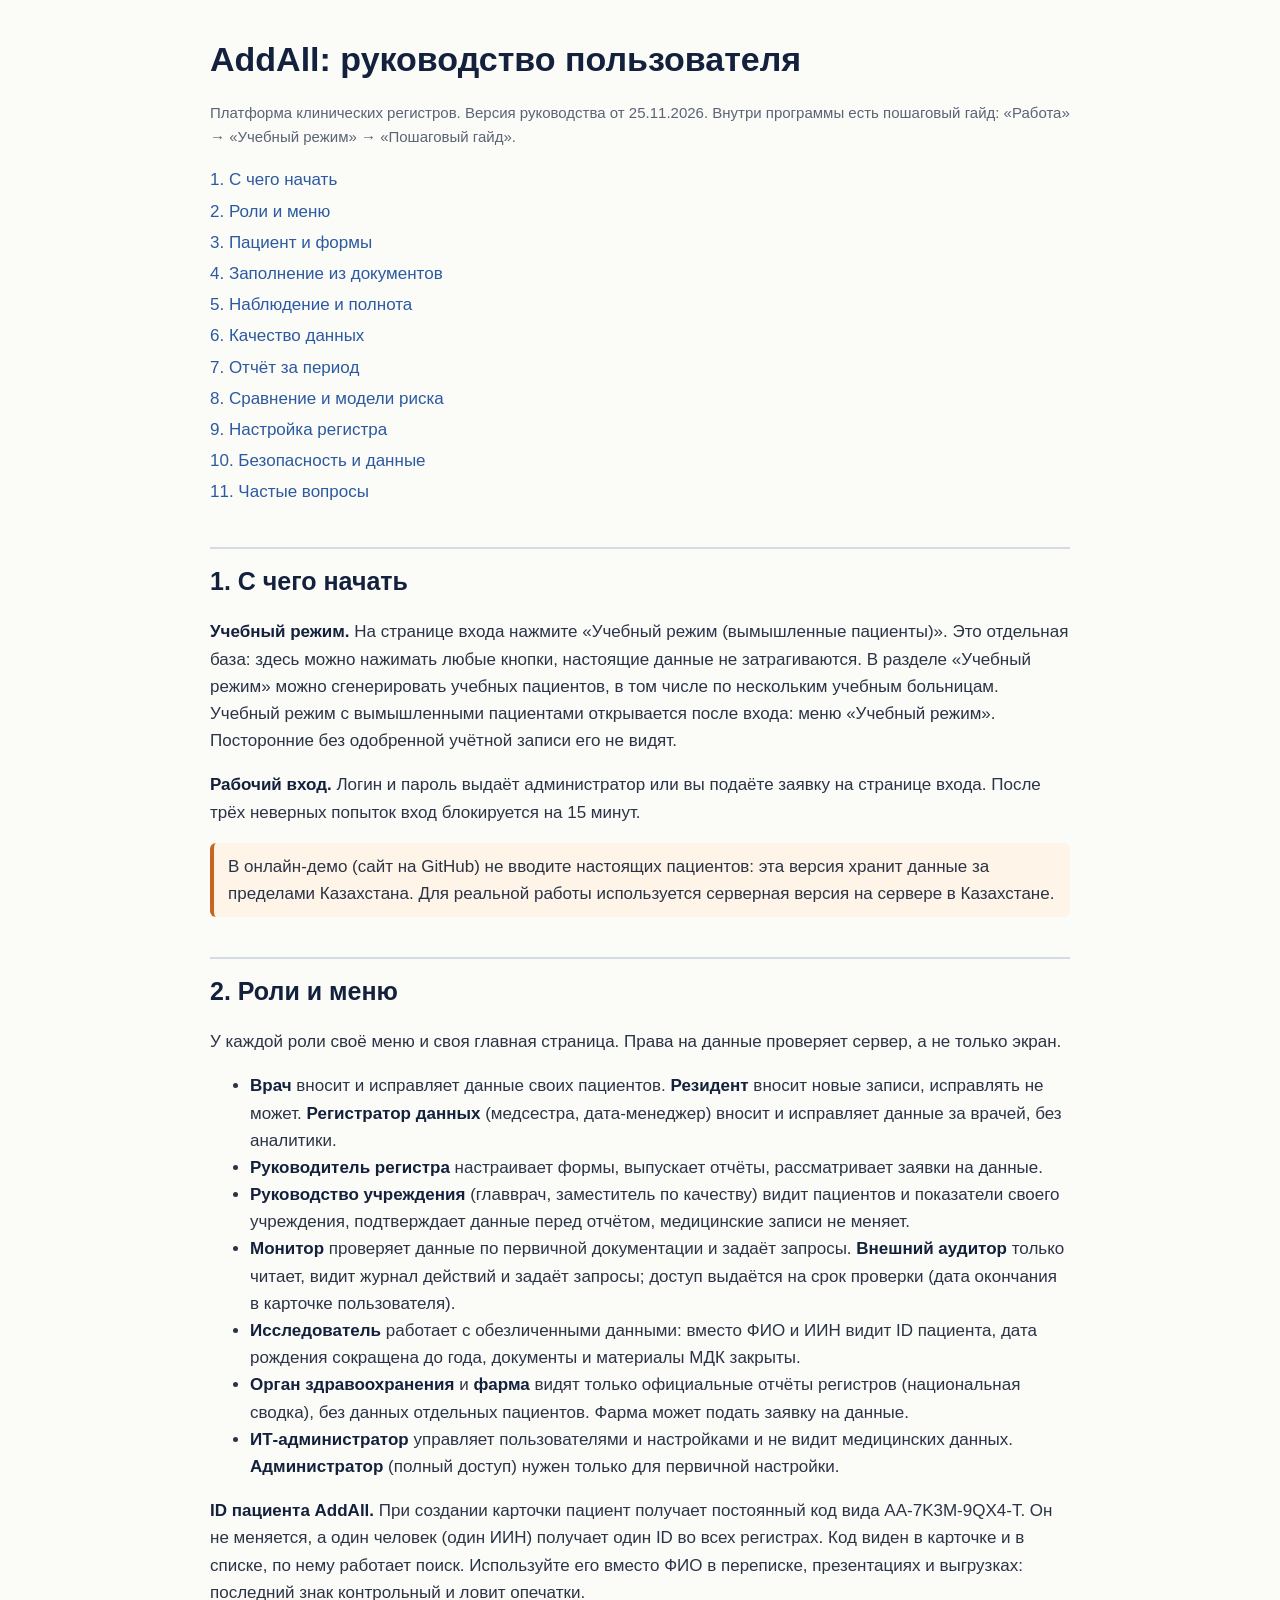
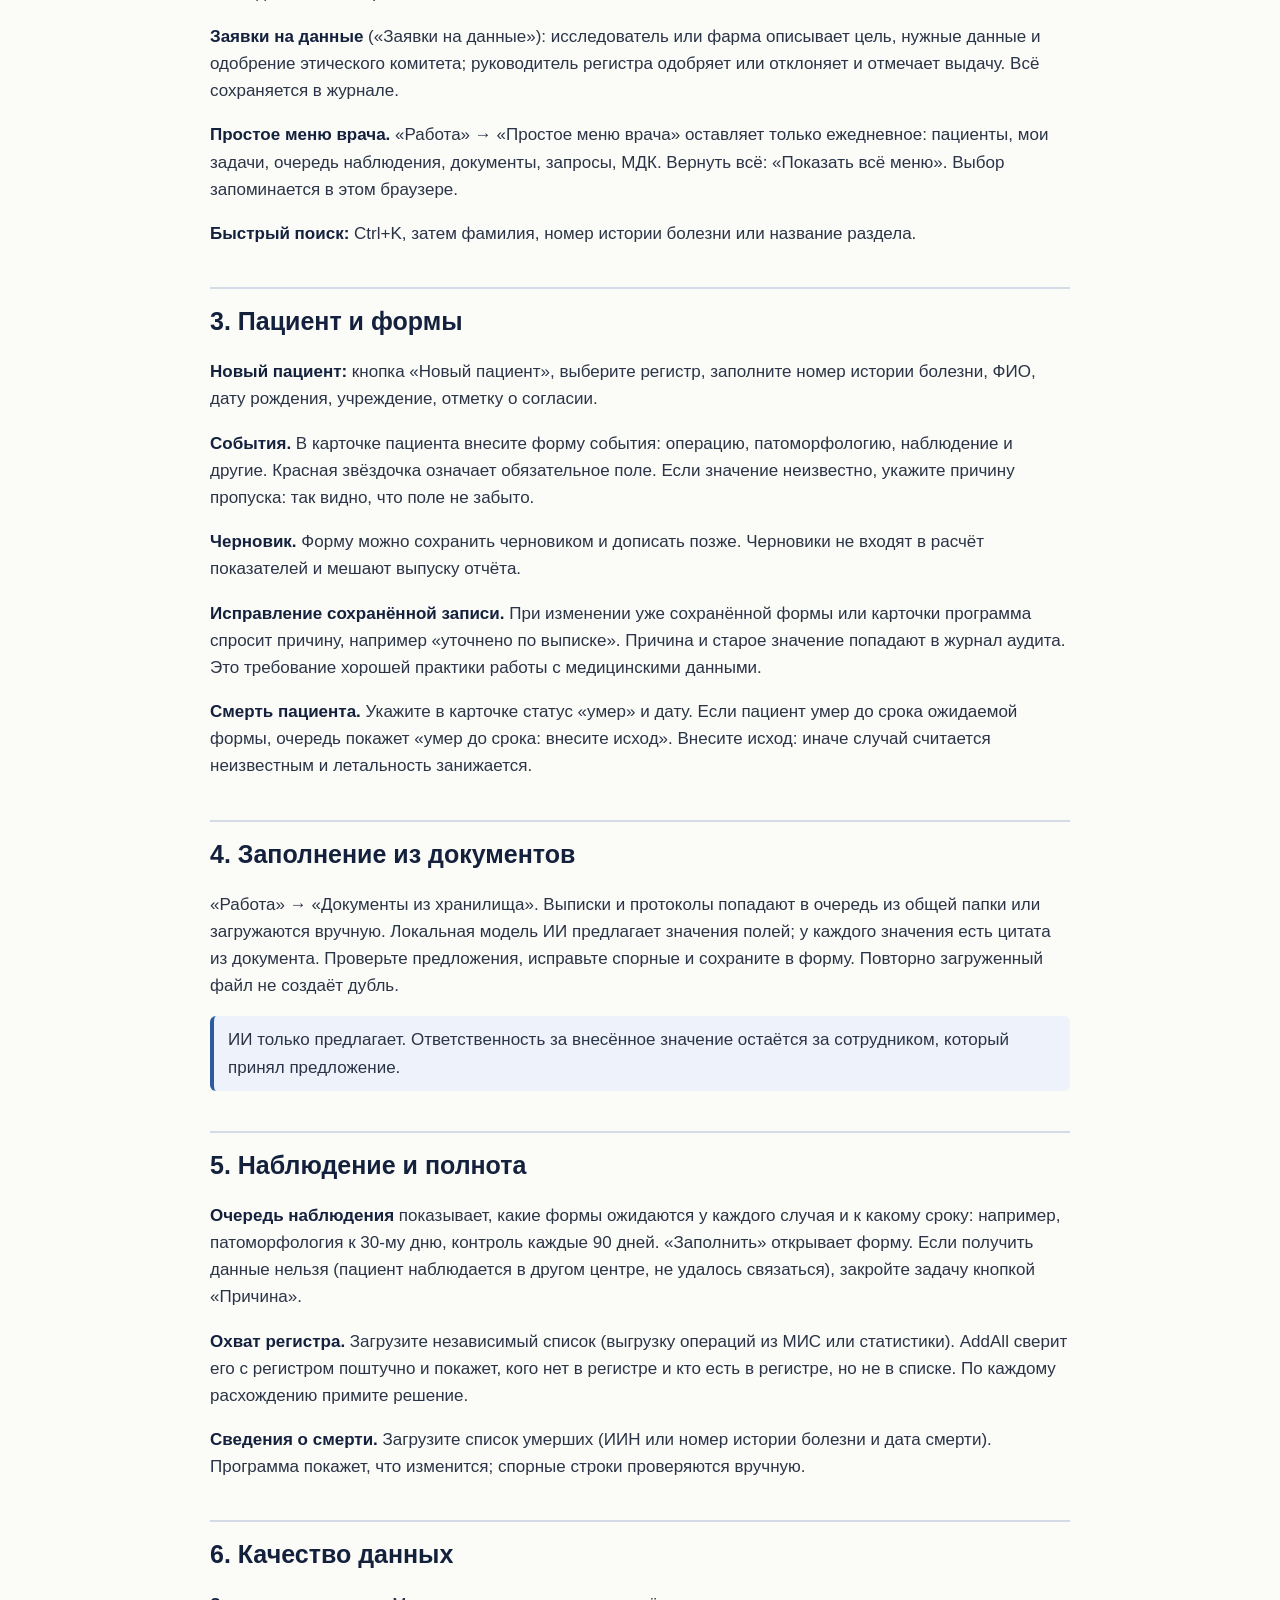
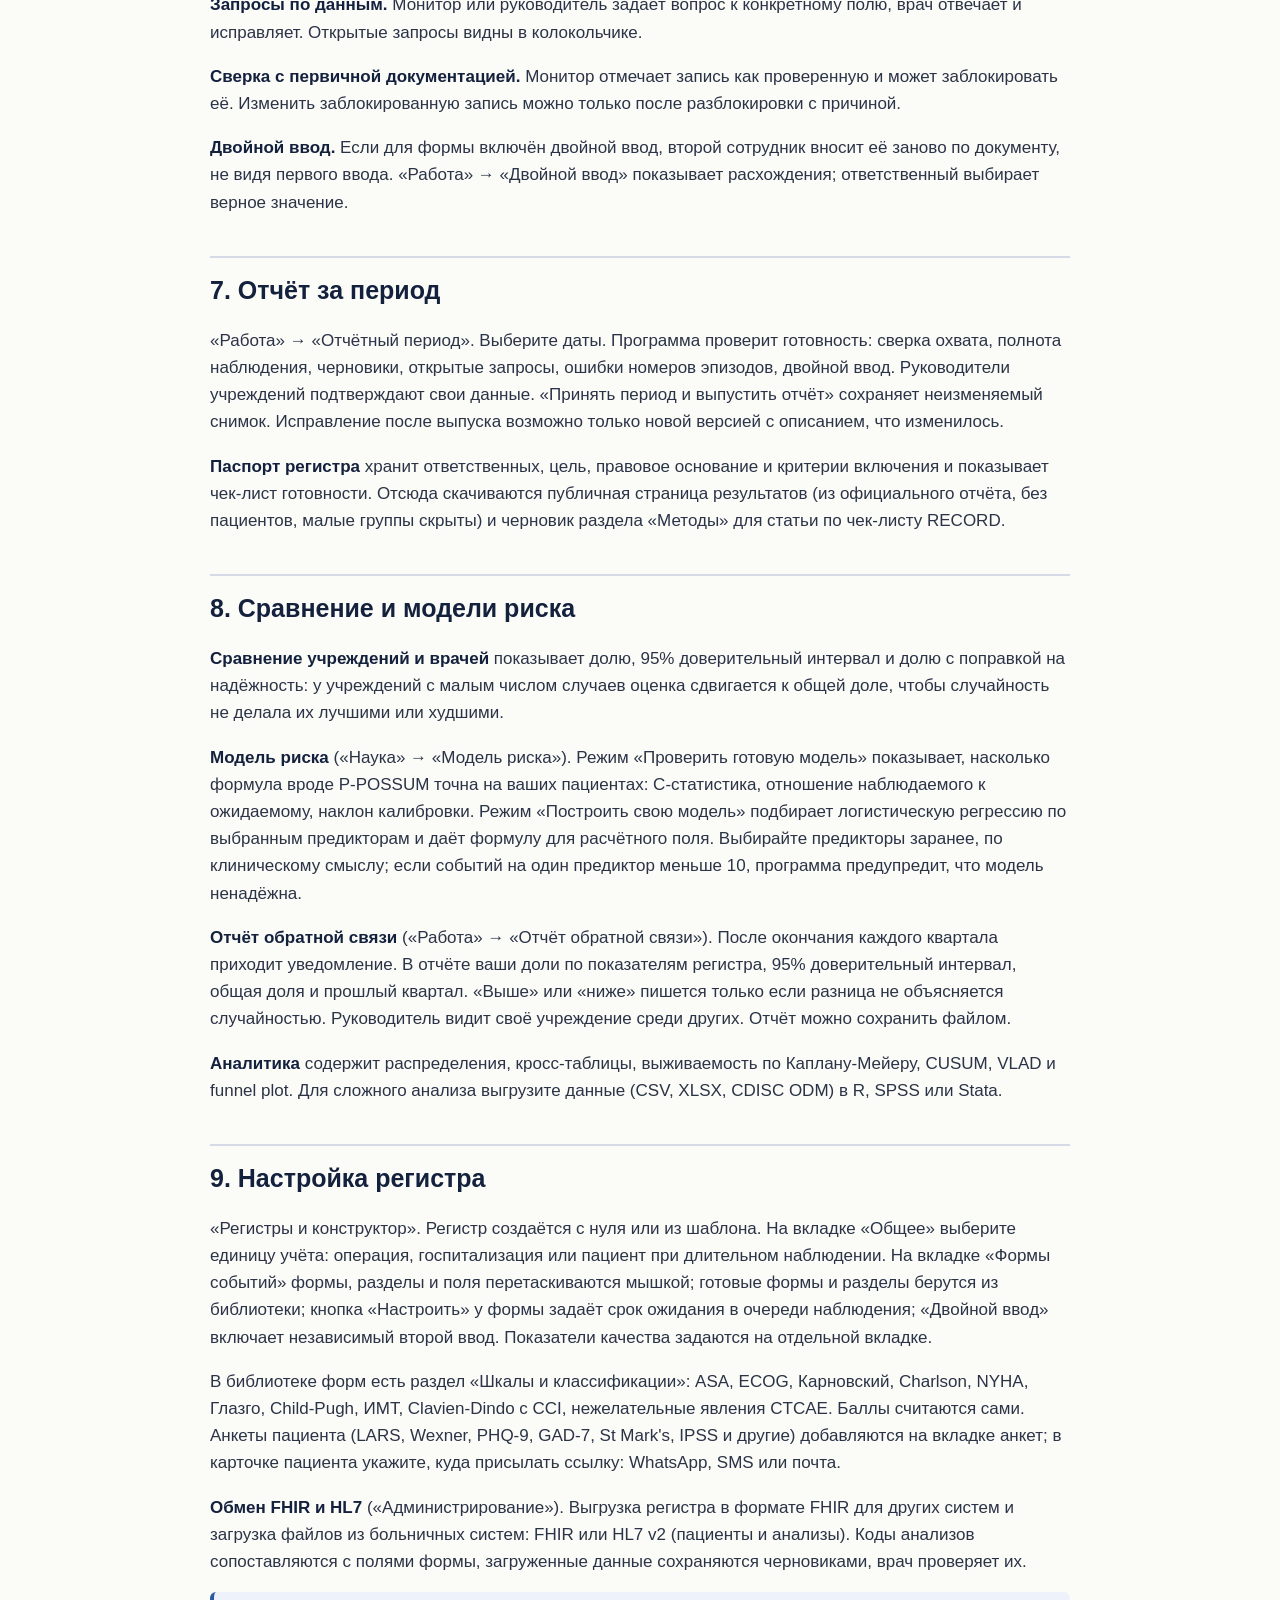
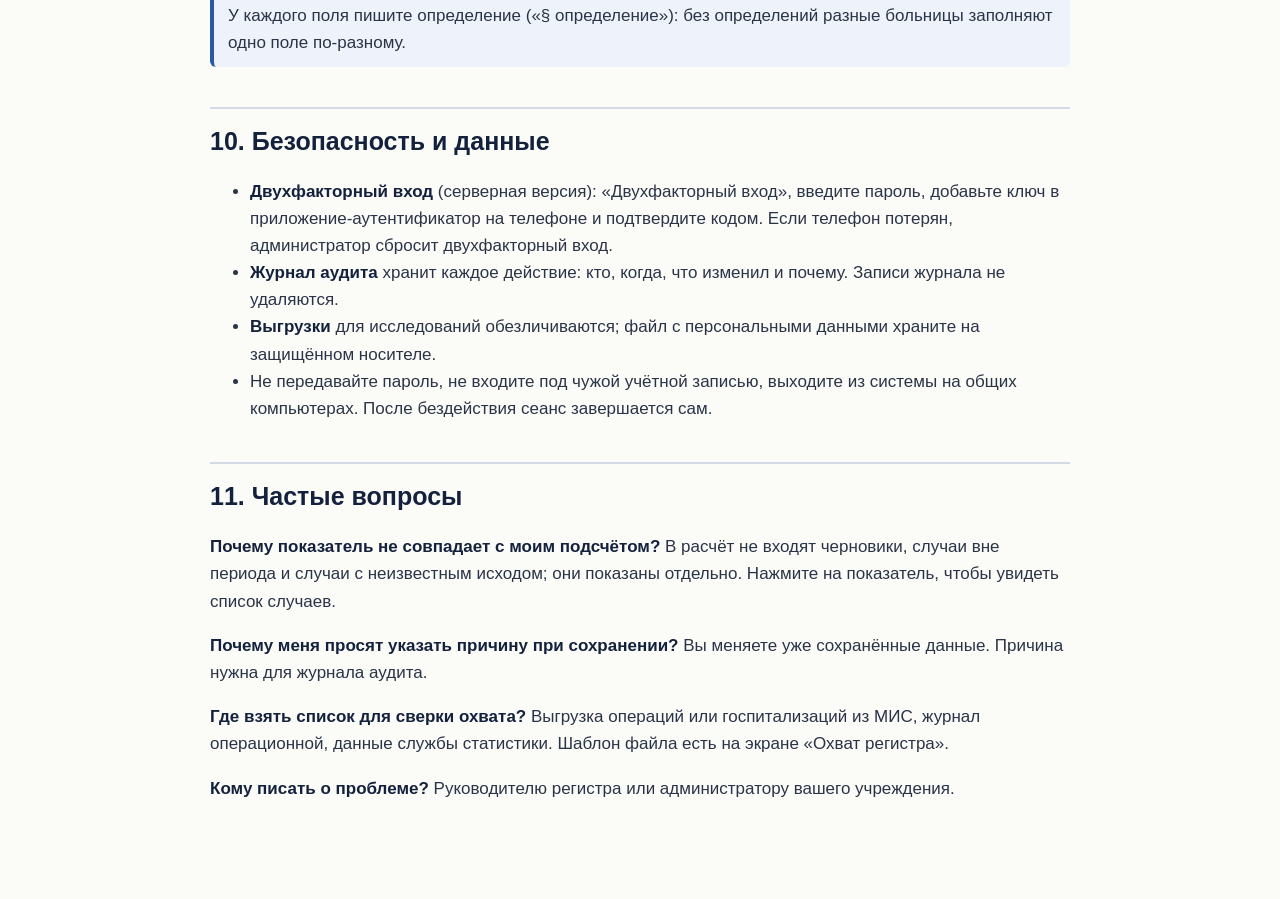
==== commit 4bbfd087: "Manual: training access" ====
--- a/docs/manual.html
+++ b/docs/manual.html
@@ -36,7 +36,7 @@
 </nav>
 
 <h2 id="start">1. С чего начать</h2>
-<p><b>Учебный режим.</b> На странице входа нажмите «Учебный режим (вымышленные пациенты)». Это отдельная база: здесь можно нажимать любые кнопки, настоящие данные не затрагиваются. В разделе «Учебный режим» можно сгенерировать учебных пациентов, в том числе по нескольким учебным больницам.</p>
+<p><b>Учебный режим.</b> На странице входа нажмите «Учебный режим (вымышленные пациенты)». Это отдельная база: здесь можно нажимать любые кнопки, настоящие данные не затрагиваются. В разделе «Учебный режим» можно сгенерировать учебных пациентов, в том числе по нескольким учебным больницам. Учебный режим с вымышленными пациентами открывается после входа: меню «Учебный режим». Посторонние без одобренной учётной записи его не видят.</p>
 <p><b>Рабочий вход.</b> Логин и пароль выдаёт администратор или вы подаёте заявку на странице входа. После трёх неверных попыток вход блокируется на 15 минут.</p>
 <p class="warn">В онлайн-демо (сайт на GitHub) не вводите настоящих пациентов: эта версия хранит данные за пределами Казахстана. Для реальной работы используется серверная версия на сервере в Казахстане.</p>
 
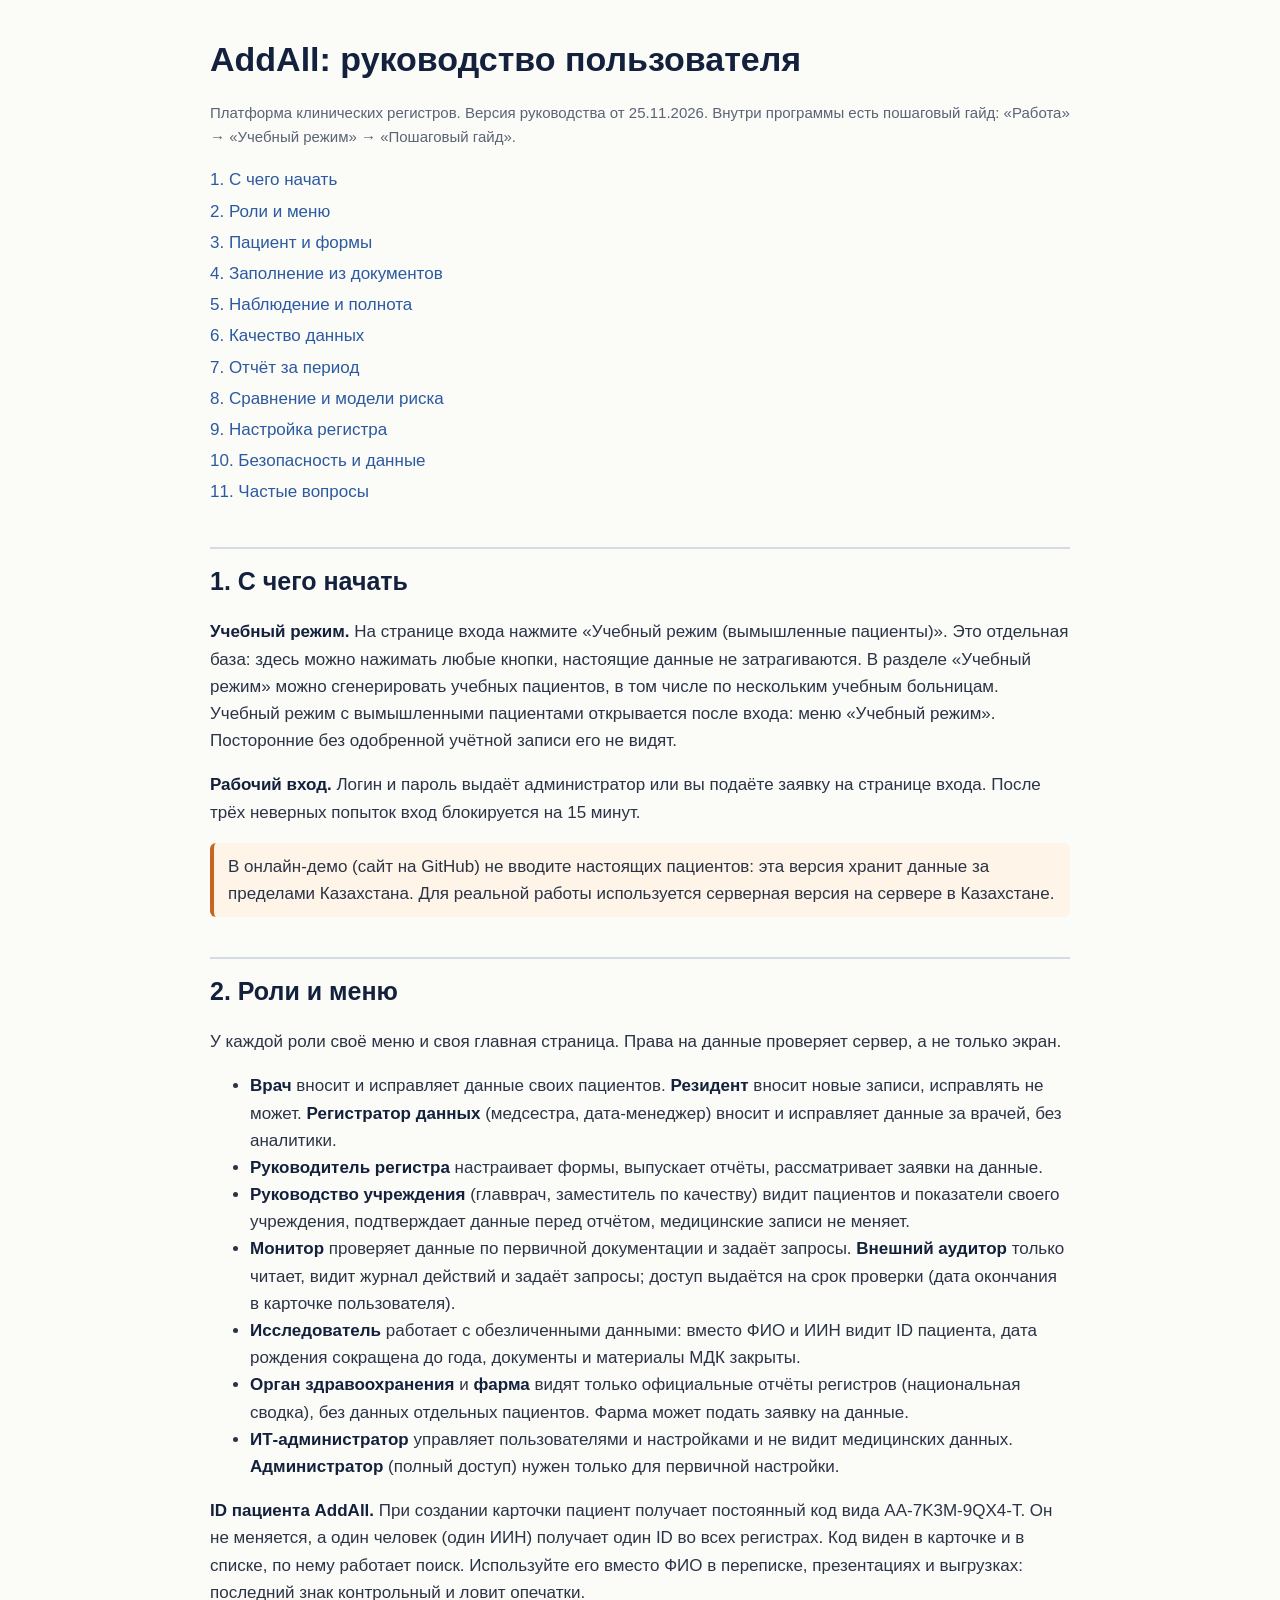
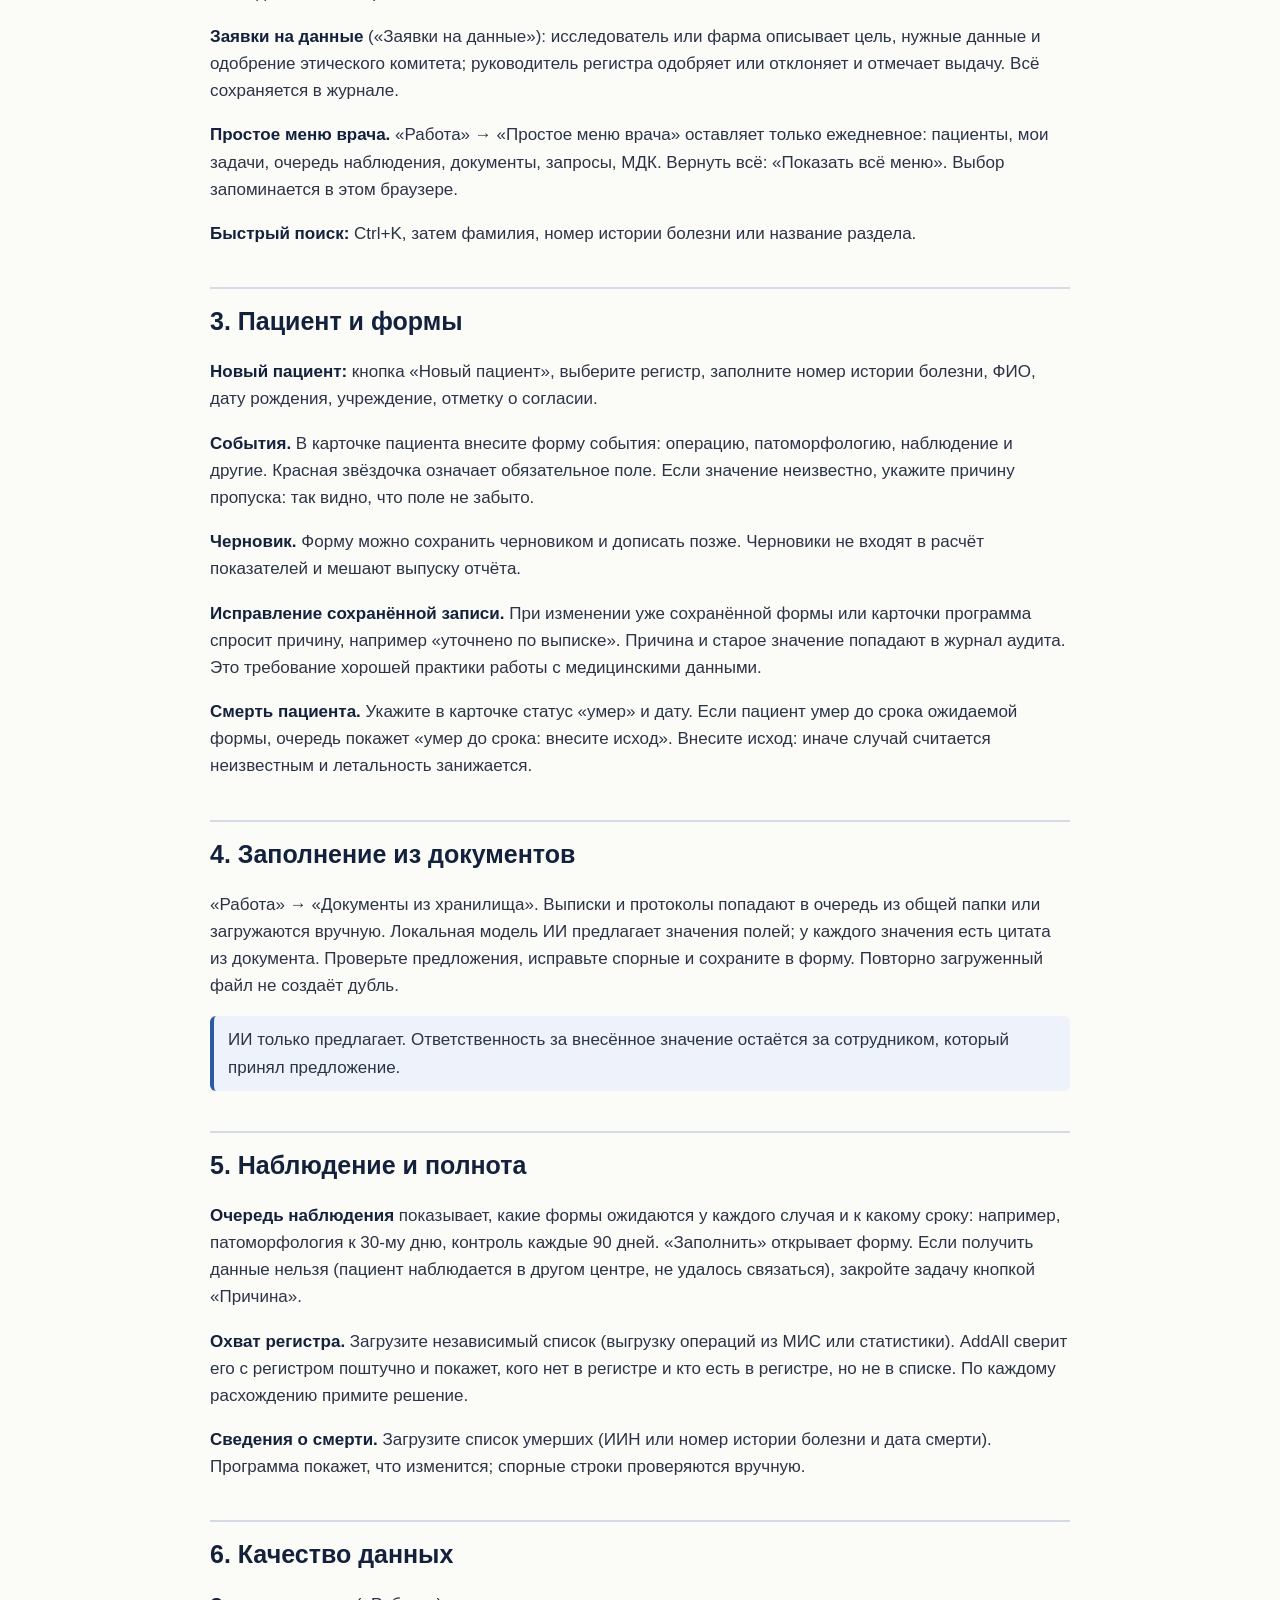
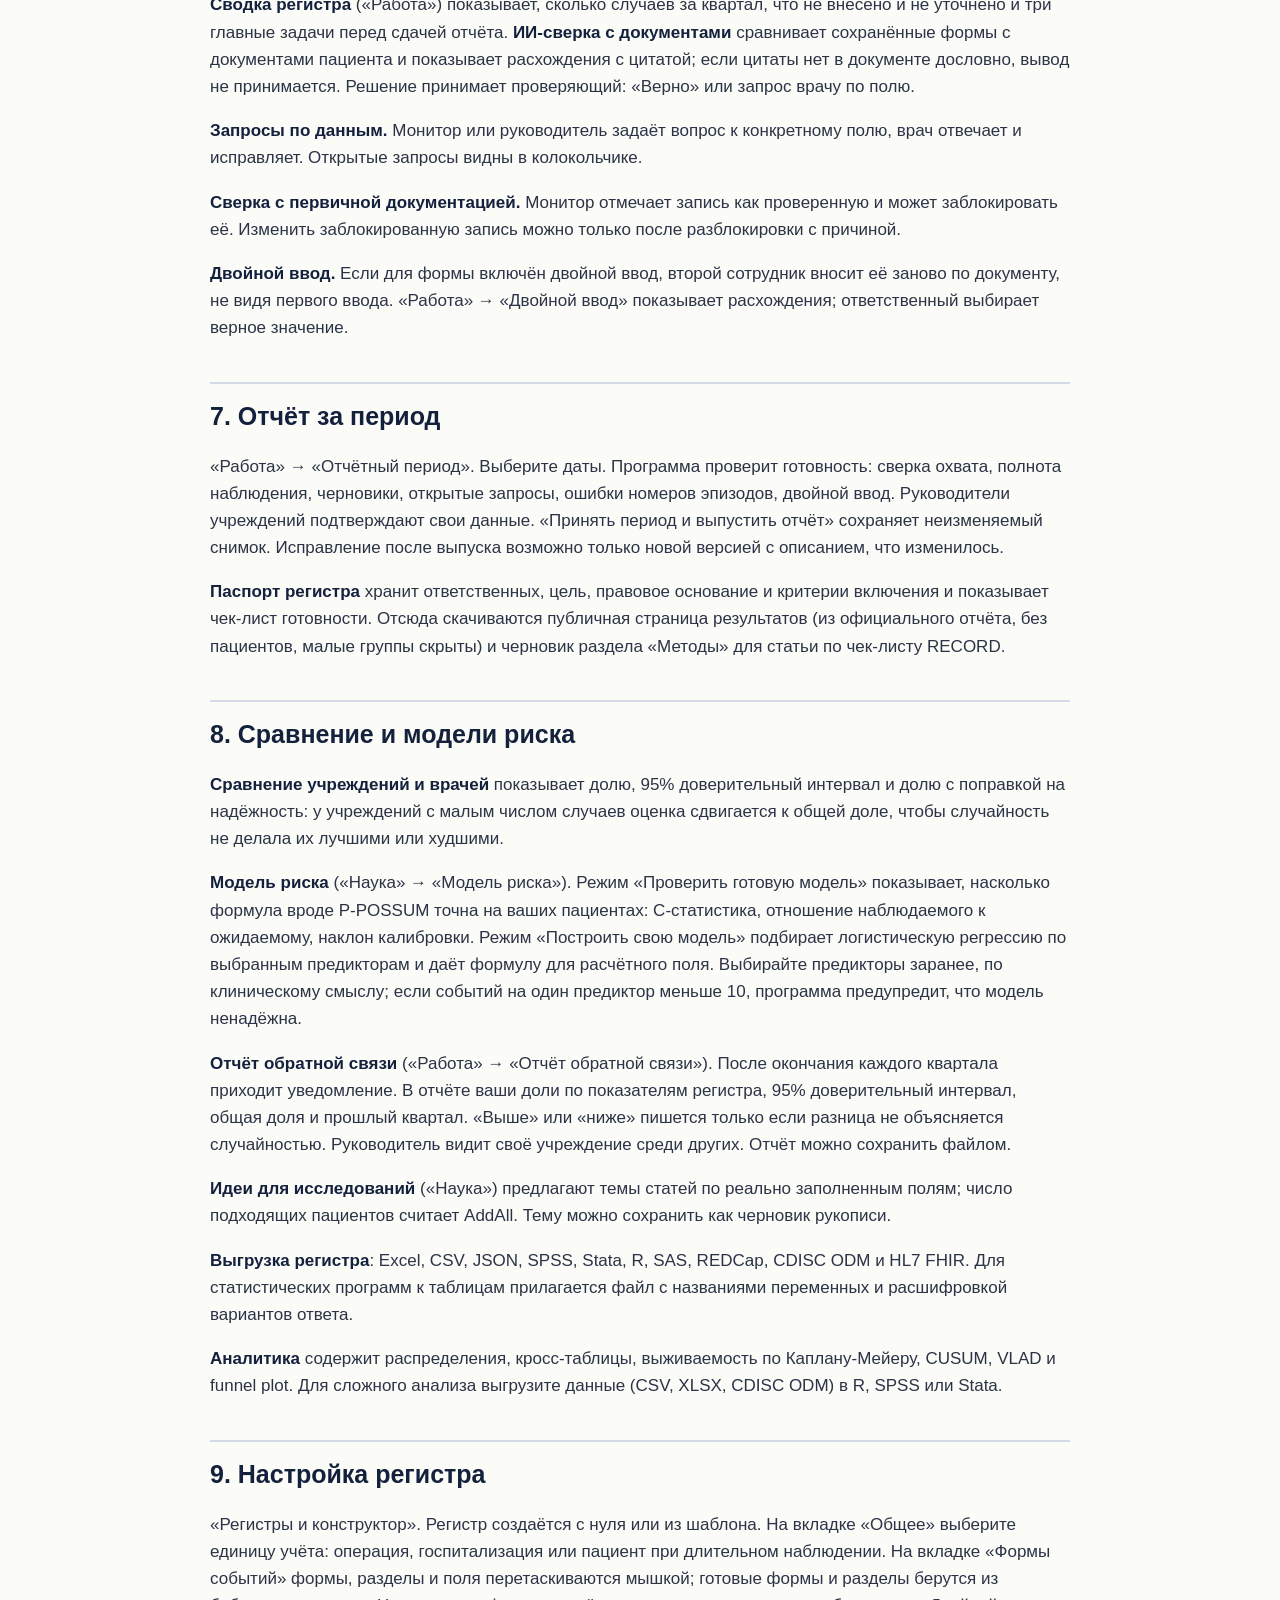
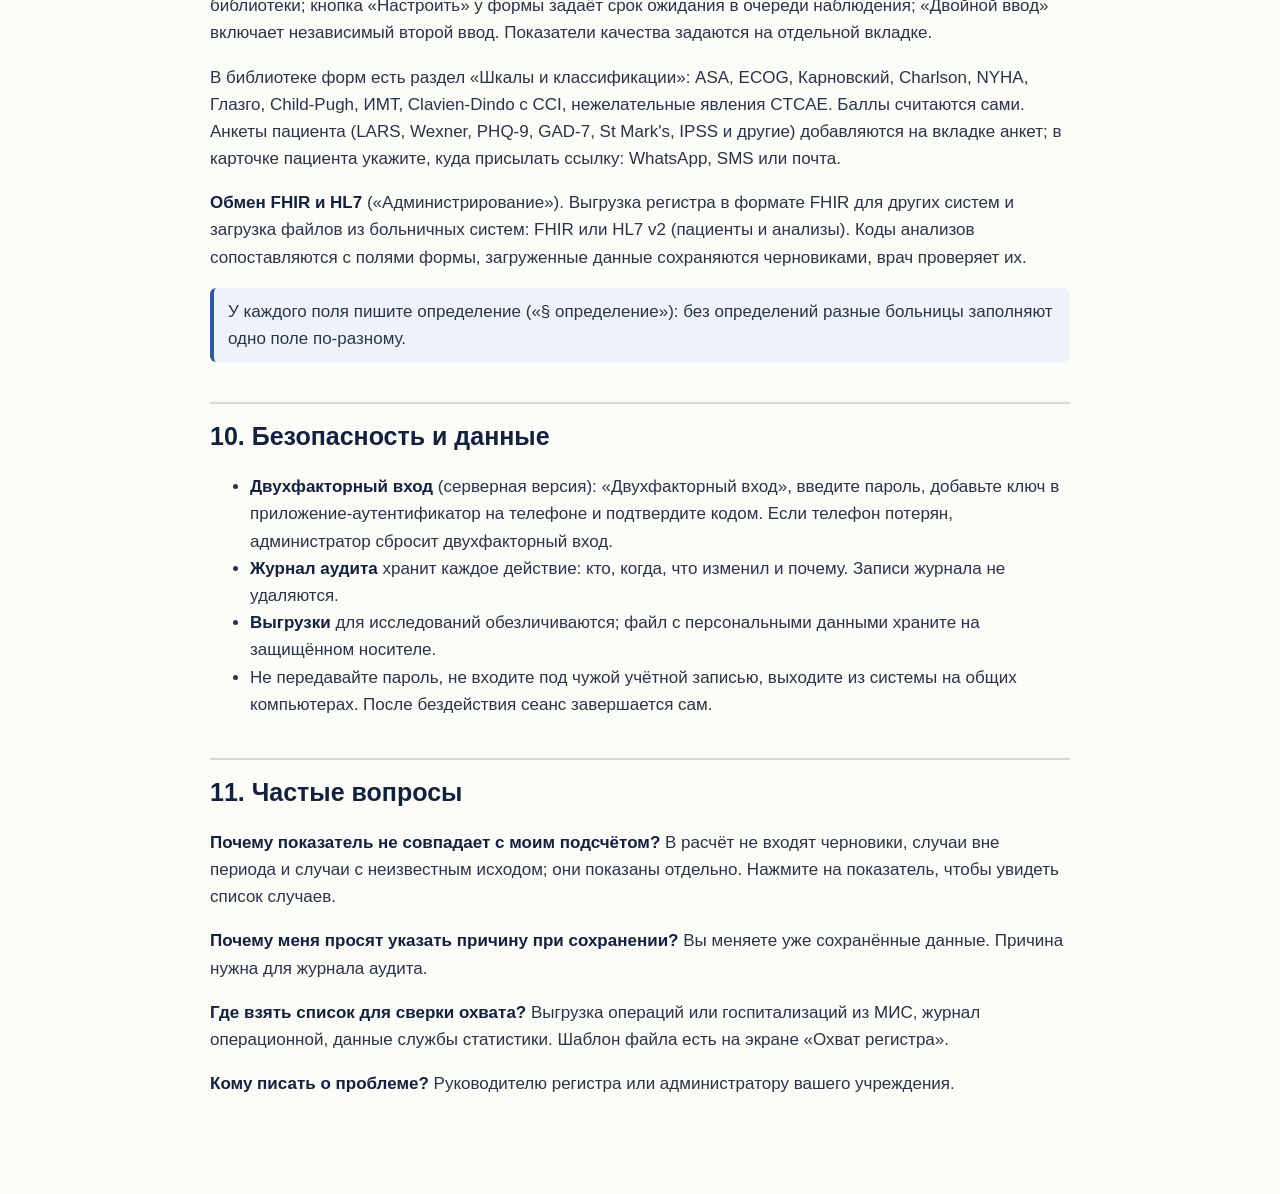
==== commit 2cb6b27c: "Docs: AI assistants and export formats" ====
--- a/docs/manual.html
+++ b/docs/manual.html
@@ -73,6 +73,7 @@
 <p><b>Сведения о смерти.</b> Загрузите список умерших (ИИН или номер истории болезни и дата смерти). Программа покажет, что изменится; спорные строки проверяются вручную.</p>
 
 <h2 id="quality">6. Качество данных</h2>
+<p><b>Сводка регистра</b> («Работа») показывает, сколько случаев за квартал, что не внесено и не уточнено и три главные задачи перед сдачей отчёта. <b>ИИ-сверка с документами</b> сравнивает сохранённые формы с документами пациента и показывает расхождения с цитатой; если цитаты нет в документе дословно, вывод не принимается. Решение принимает проверяющий: «Верно» или запрос врачу по полю.</p>
 <p><b>Запросы по данным.</b> Монитор или руководитель задаёт вопрос к конкретному полю, врач отвечает и исправляет. Открытые запросы видны в колокольчике.</p>
 <p><b>Сверка с первичной документацией.</b> Монитор отмечает запись как проверенную и может заблокировать её. Изменить заблокированную запись можно только после разблокировки с причиной.</p>
 <p><b>Двойной ввод.</b> Если для формы включён двойной ввод, второй сотрудник вносит её заново по документу, не видя первого ввода. «Работа» → «Двойной ввод» показывает расхождения; ответственный выбирает верное значение.</p>
@@ -85,6 +86,8 @@
 <p><b>Сравнение учреждений и врачей</b> показывает долю, 95% доверительный интервал и долю с поправкой на надёжность: у учреждений с малым числом случаев оценка сдвигается к общей доле, чтобы случайность не делала их лучшими или худшими.</p>
 <p><b>Модель риска</b> («Наука» → «Модель риска»). Режим «Проверить готовую модель» показывает, насколько формула вроде P-POSSUM точна на ваших пациентах: C-статистика, отношение наблюдаемого к ожидаемому, наклон калибровки. Режим «Построить свою модель» подбирает логистическую регрессию по выбранным предикторам и даёт формулу для расчётного поля. Выбирайте предикторы заранее, по клиническому смыслу; если событий на один предиктор меньше 10, программа предупредит, что модель ненадёжна.</p>
 <p><b>Отчёт обратной связи</b> («Работа» → «Отчёт обратной связи»). После окончания каждого квартала приходит уведомление. В отчёте ваши доли по показателям регистра, 95% доверительный интервал, общая доля и прошлый квартал. «Выше» или «ниже» пишется только если разница не объясняется случайностью. Руководитель видит своё учреждение среди других. Отчёт можно сохранить файлом.</p>
+<p><b>Идеи для исследований</b> («Наука») предлагают темы статей по реально заполненным полям; число подходящих пациентов считает AddAll. Тему можно сохранить как черновик рукописи.</p>
+<p><b>Выгрузка регистра</b>: Excel, CSV, JSON, SPSS, Stata, R, SAS, REDCap, CDISC ODM и HL7 FHIR. Для статистических программ к таблицам прилагается файл с названиями переменных и расшифровкой вариантов ответа.</p>
 <p><b>Аналитика</b> содержит распределения, кросс-таблицы, выживаемость по Каплану-Мейеру, CUSUM, VLAD и funnel plot. Для сложного анализа выгрузите данные (CSV, XLSX, CDISC ODM) в R, SPSS или Stata.</p>
 
 <h2 id="design">9. Настройка регистра</h2>
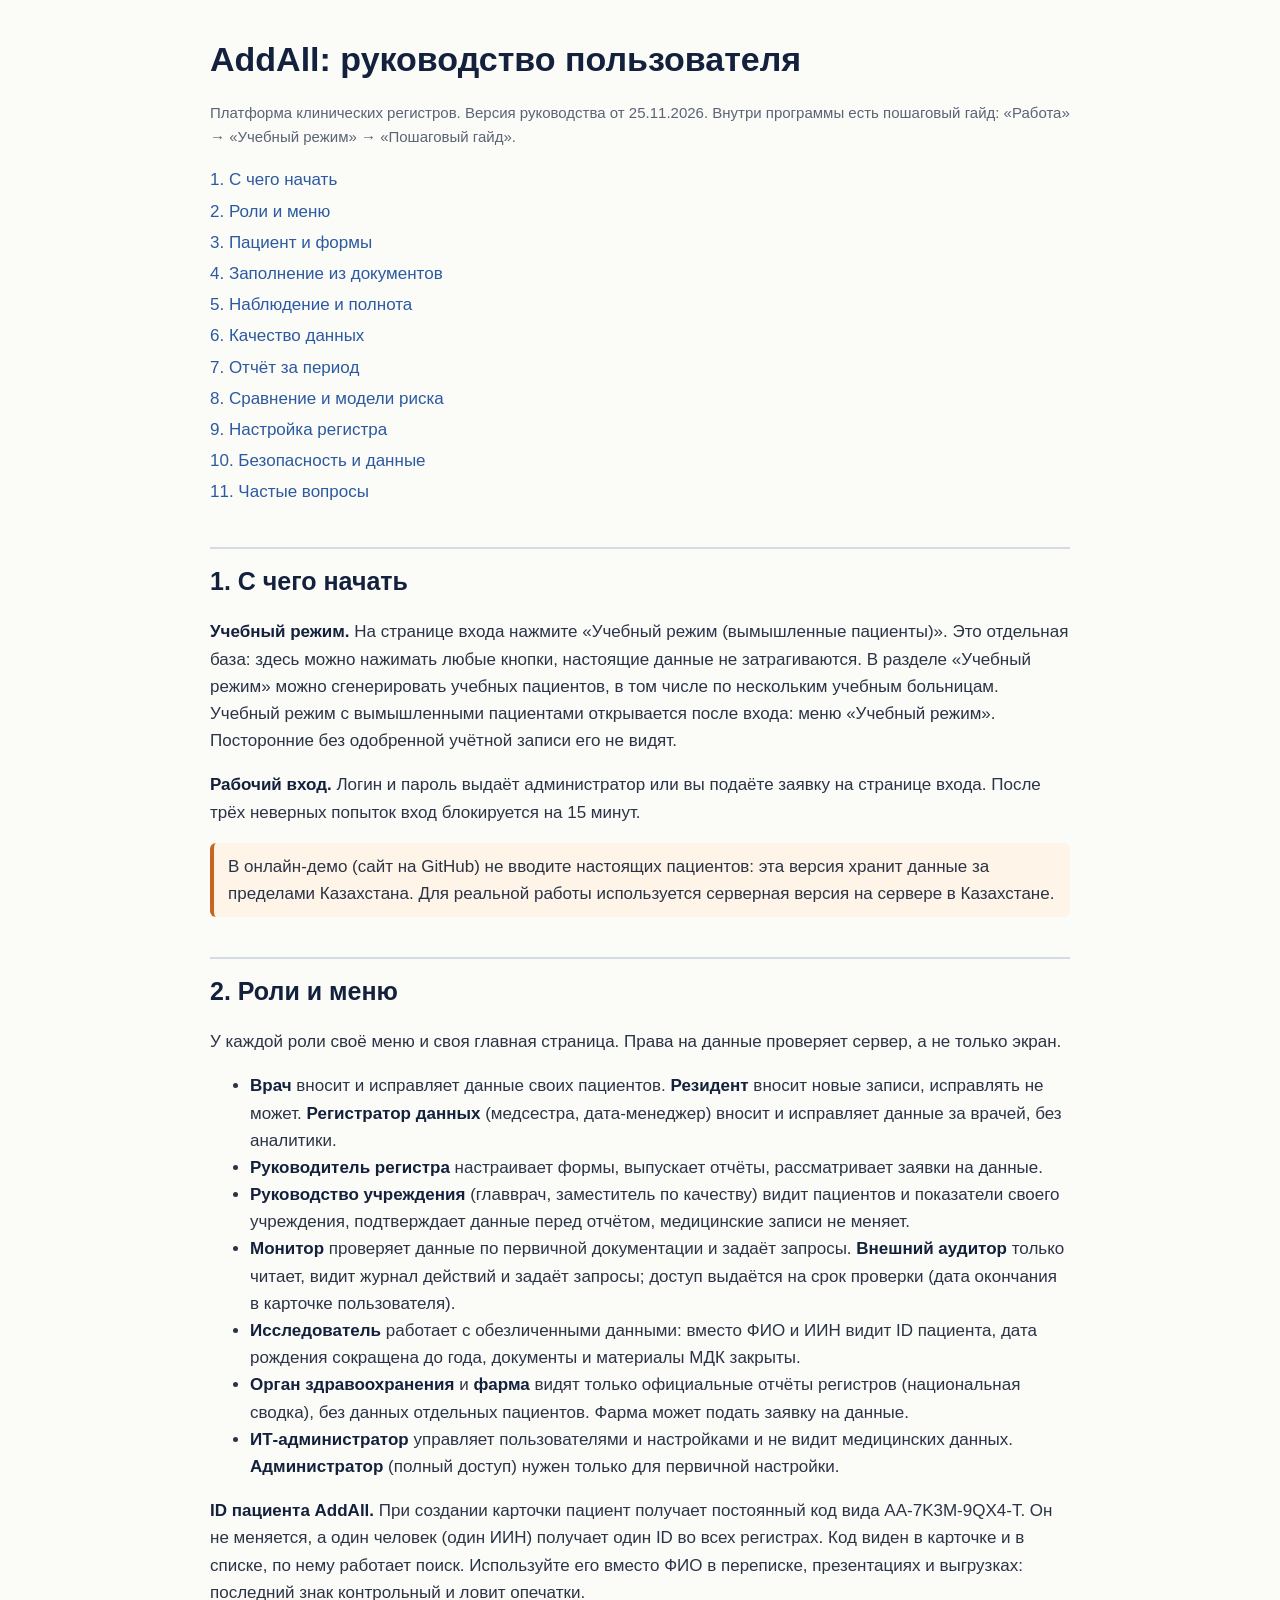
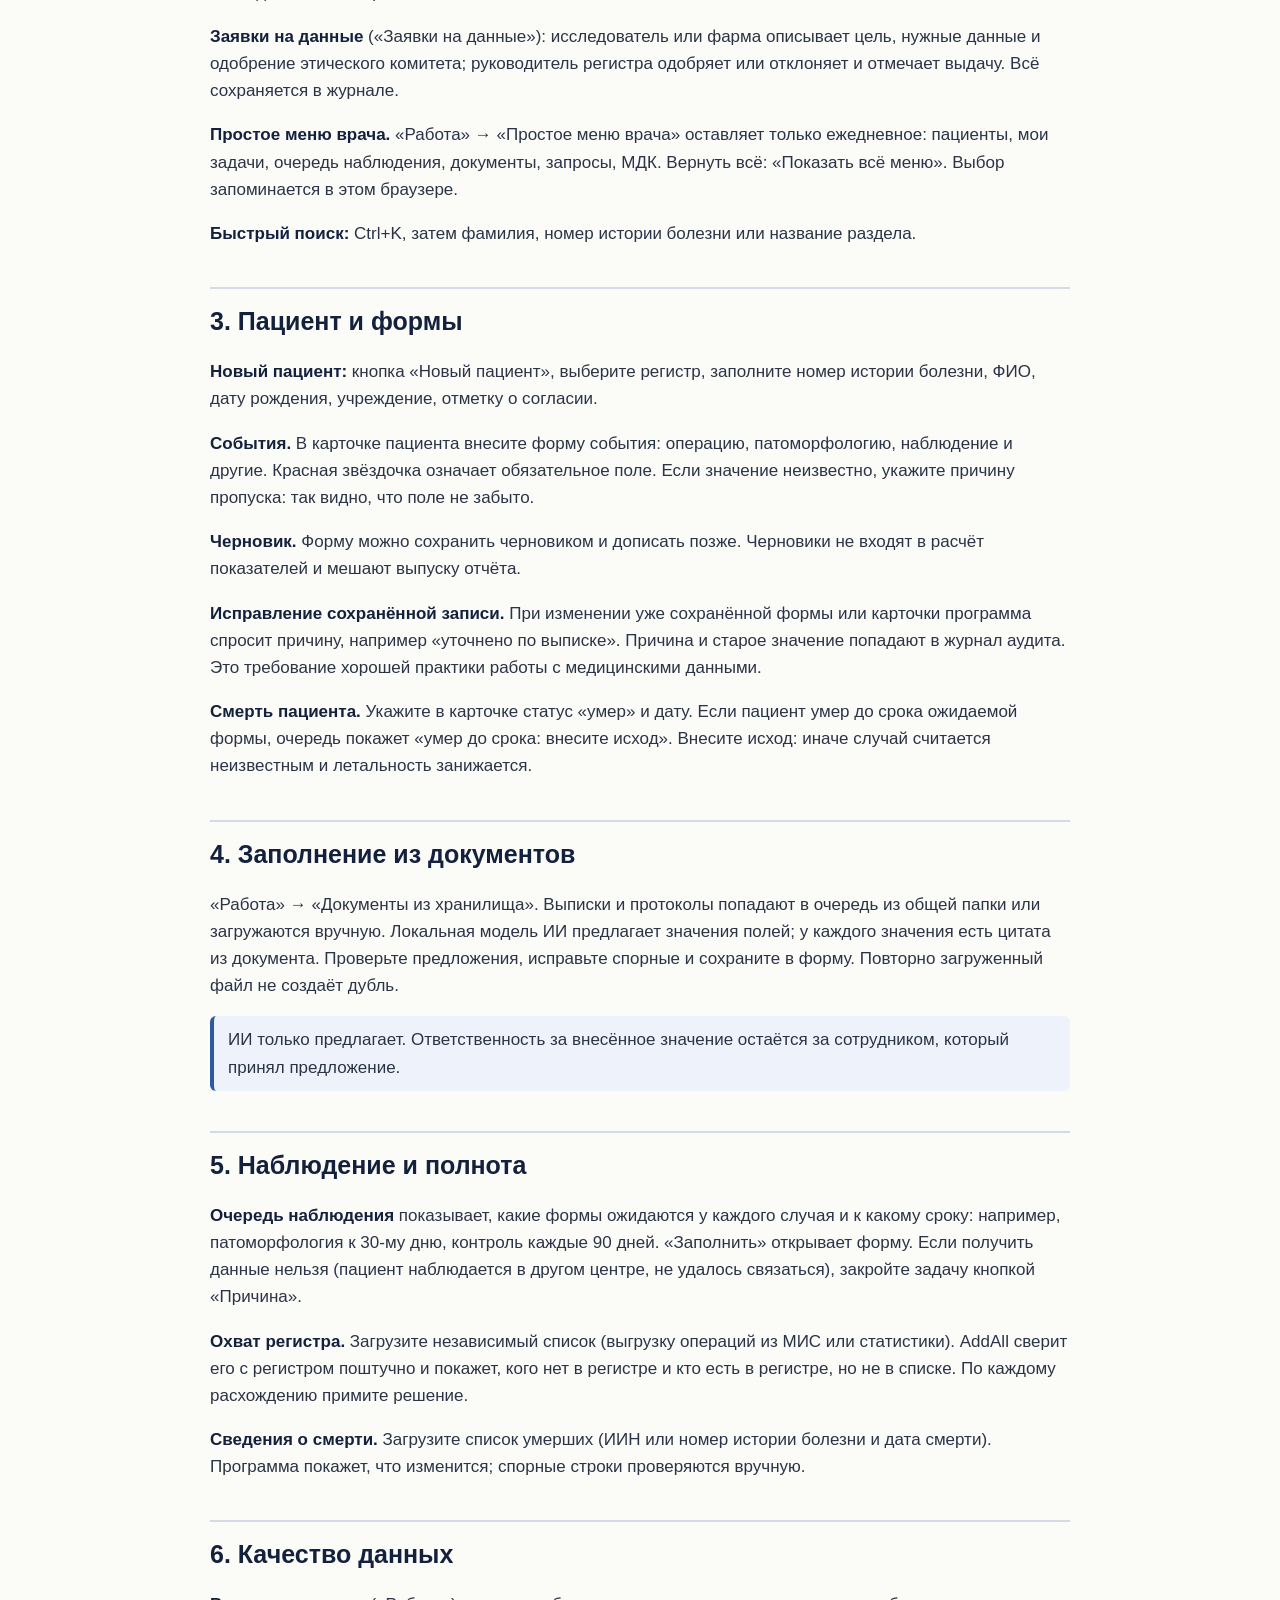
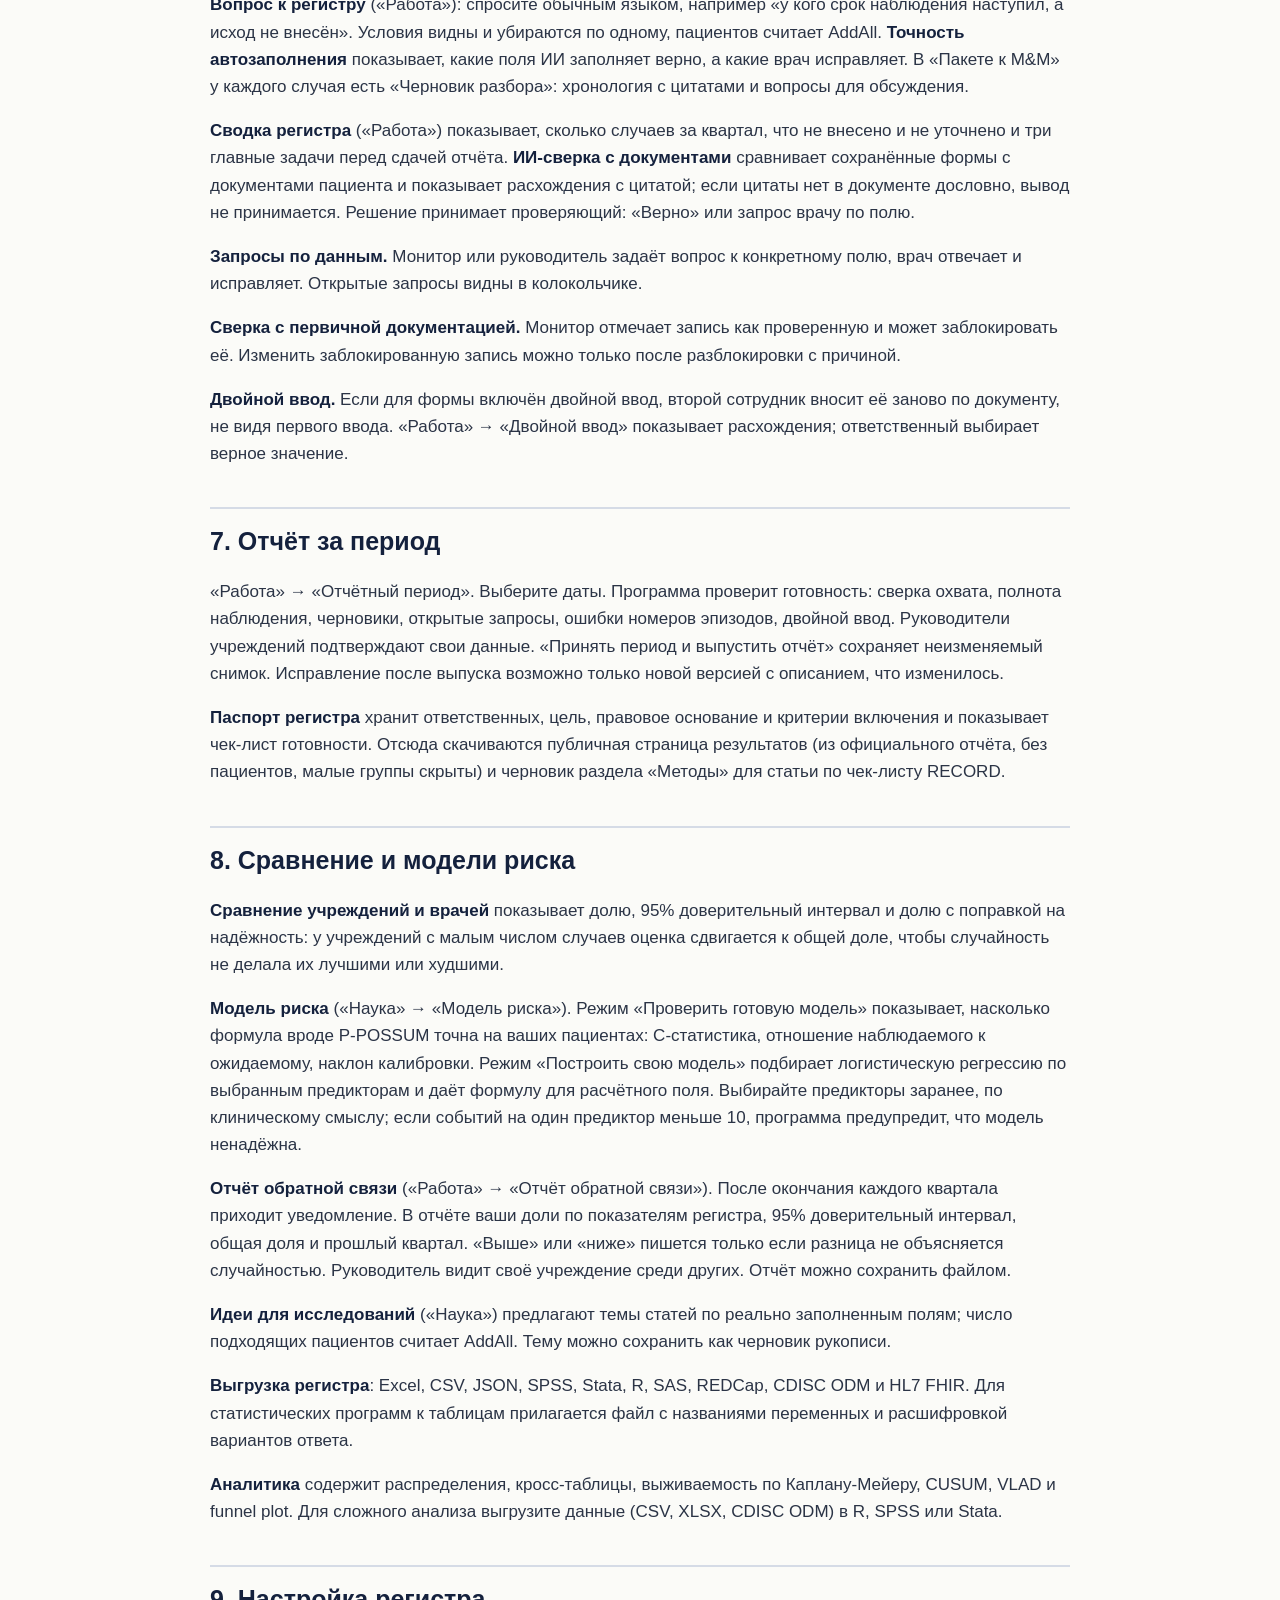
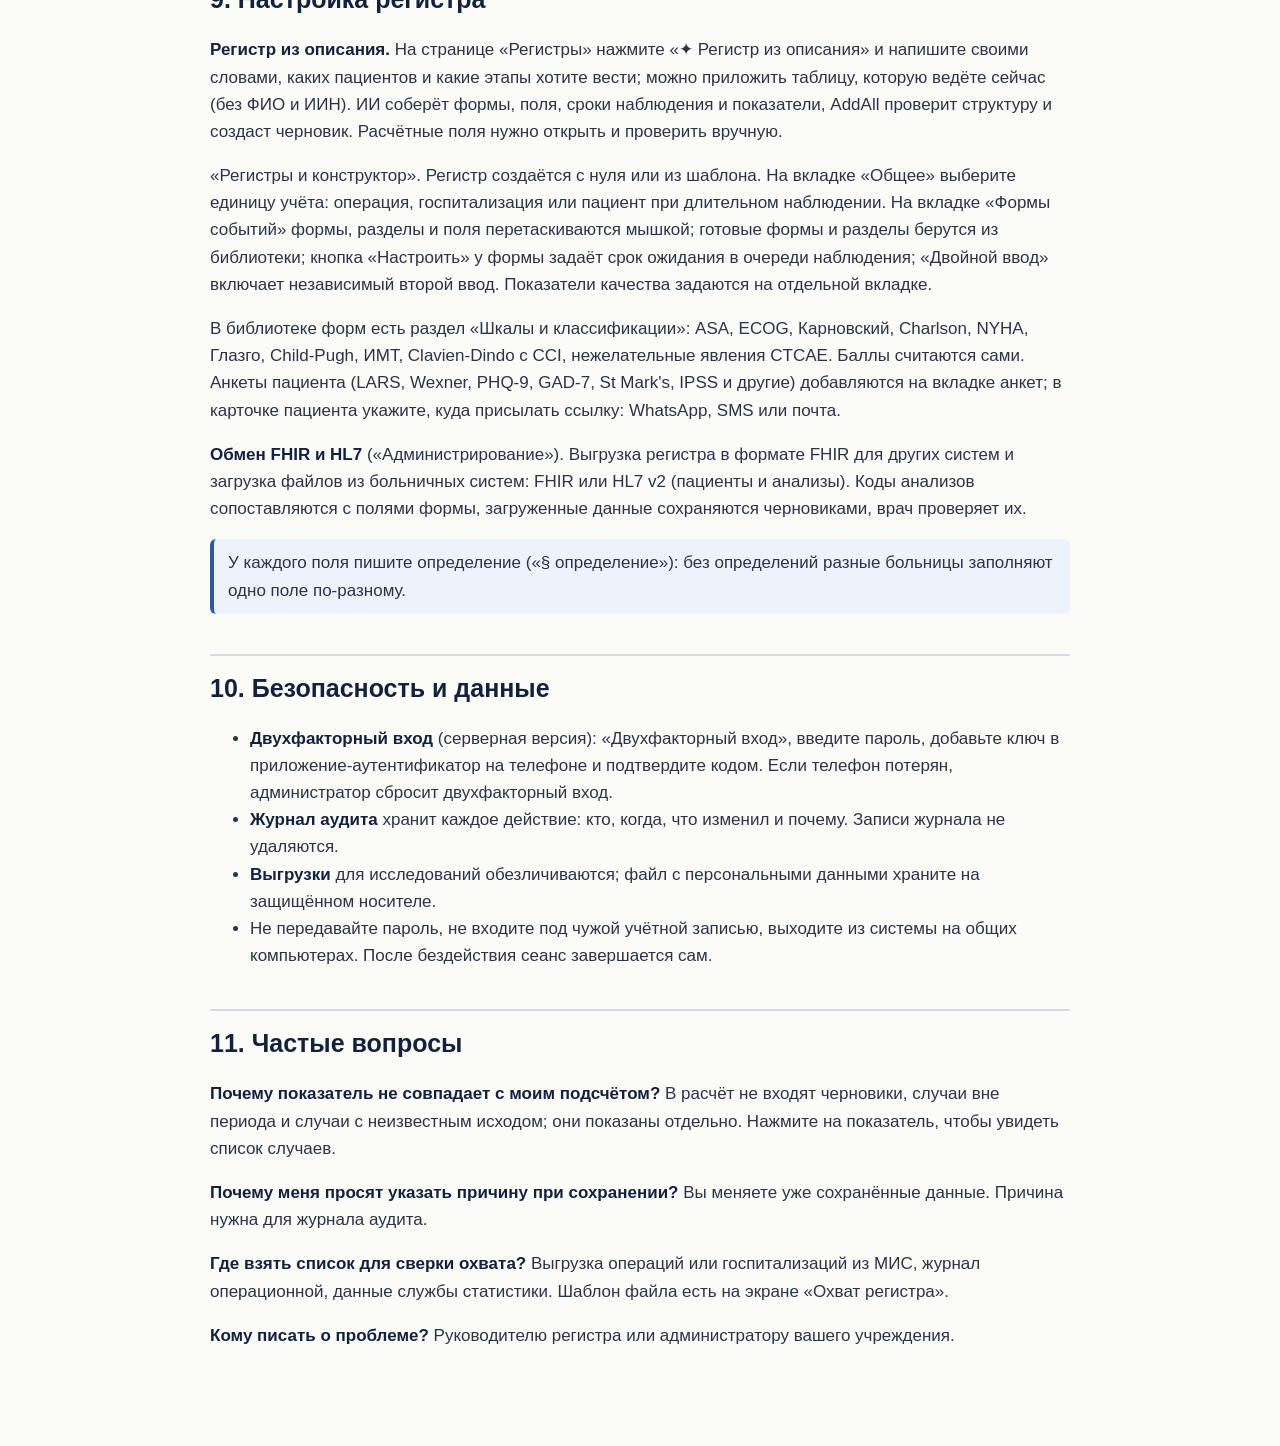
==== commit 006713e8: "Docs: AI registry builder and questions" ====
--- a/docs/manual.html
+++ b/docs/manual.html
@@ -73,6 +73,7 @@
 <p><b>Сведения о смерти.</b> Загрузите список умерших (ИИН или номер истории болезни и дата смерти). Программа покажет, что изменится; спорные строки проверяются вручную.</p>
 
 <h2 id="quality">6. Качество данных</h2>
+<p><b>Вопрос к регистру</b> («Работа»): спросите обычным языком, например «у кого срок наблюдения наступил, а исход не внесён». Условия видны и убираются по одному, пациентов считает AddAll. <b>Точность автозаполнения</b> показывает, какие поля ИИ заполняет верно, а какие врач исправляет. В «Пакете к M&M» у каждого случая есть «Черновик разбора»: хронология с цитатами и вопросы для обсуждения.</p>
 <p><b>Сводка регистра</b> («Работа») показывает, сколько случаев за квартал, что не внесено и не уточнено и три главные задачи перед сдачей отчёта. <b>ИИ-сверка с документами</b> сравнивает сохранённые формы с документами пациента и показывает расхождения с цитатой; если цитаты нет в документе дословно, вывод не принимается. Решение принимает проверяющий: «Верно» или запрос врачу по полю.</p>
 <p><b>Запросы по данным.</b> Монитор или руководитель задаёт вопрос к конкретному полю, врач отвечает и исправляет. Открытые запросы видны в колокольчике.</p>
 <p><b>Сверка с первичной документацией.</b> Монитор отмечает запись как проверенную и может заблокировать её. Изменить заблокированную запись можно только после разблокировки с причиной.</p>
@@ -91,6 +92,7 @@
 <p><b>Аналитика</b> содержит распределения, кросс-таблицы, выживаемость по Каплану-Мейеру, CUSUM, VLAD и funnel plot. Для сложного анализа выгрузите данные (CSV, XLSX, CDISC ODM) в R, SPSS или Stata.</p>
 
 <h2 id="design">9. Настройка регистра</h2>
+<p><b>Регистр из описания.</b> На странице «Регистры» нажмите «✦ Регистр из описания» и напишите своими словами, каких пациентов и какие этапы хотите вести; можно приложить таблицу, которую ведёте сейчас (без ФИО и ИИН). ИИ соберёт формы, поля, сроки наблюдения и показатели, AddAll проверит структуру и создаст черновик. Расчётные поля нужно открыть и проверить вручную.</p>
 <p>«Регистры и конструктор». Регистр создаётся с нуля или из шаблона. На вкладке «Общее» выберите единицу учёта: операция, госпитализация или пациент при длительном наблюдении. На вкладке «Формы событий» формы, разделы и поля перетаскиваются мышкой; готовые формы и разделы берутся из библиотеки; кнопка «Настроить» у формы задаёт срок ожидания в очереди наблюдения; «Двойной ввод» включает независимый второй ввод. Показатели качества задаются на отдельной вкладке.</p>
 <p>В библиотеке форм есть раздел «Шкалы и классификации»: ASA, ECOG, Карновский, Charlson, NYHA, Глазго, Child-Pugh, ИМТ, Clavien-Dindo с CCI, нежелательные явления CTCAE. Баллы считаются сами. Анкеты пациента (LARS, Wexner, PHQ-9, GAD-7, St Mark's, IPSS и другие) добавляются на вкладке анкет; в карточке пациента укажите, куда присылать ссылку: WhatsApp, SMS или почта.</p>
 <p><b>Обмен FHIR и HL7</b> («Администрирование»). Выгрузка регистра в формате FHIR для других систем и загрузка файлов из больничных систем: FHIR или HL7 v2 (пациенты и анализы). Коды анализов сопоставляются с полями формы, загруженные данные сохраняются черновиками, врач проверяет их.</p>
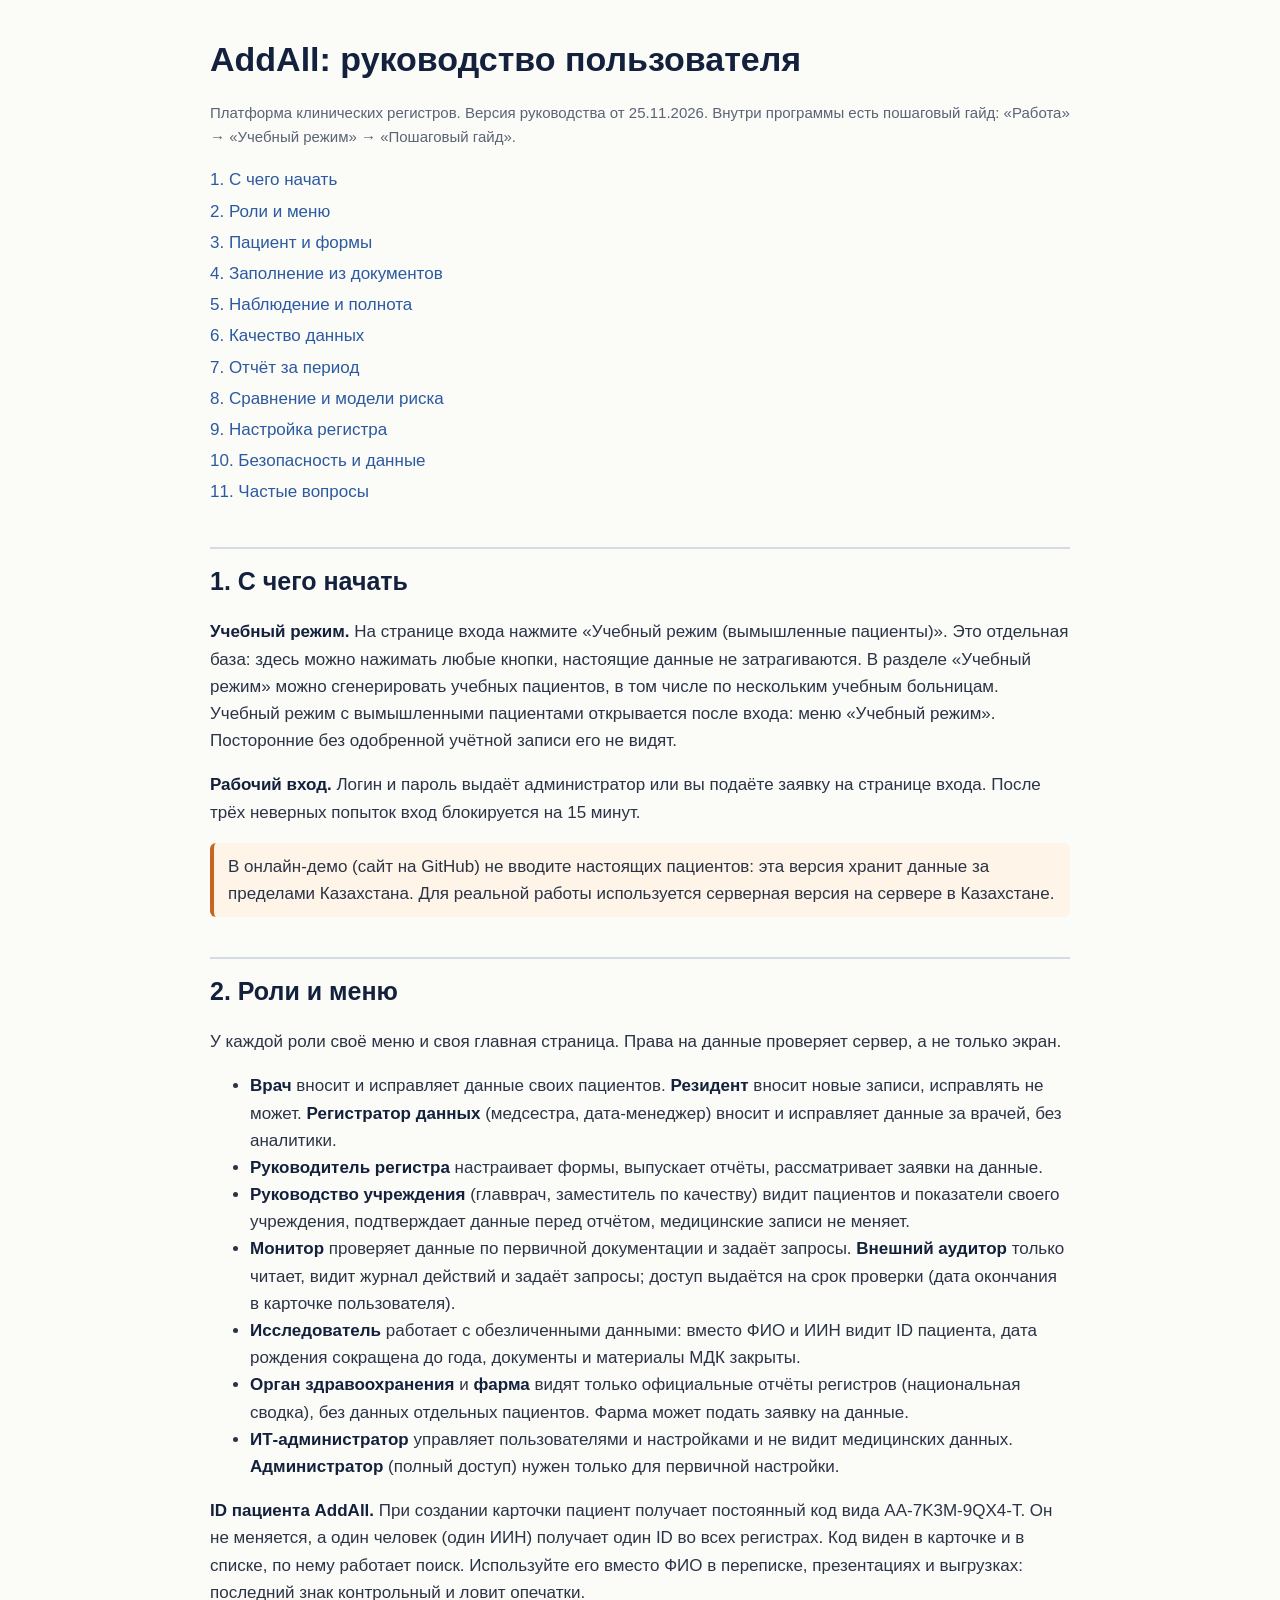
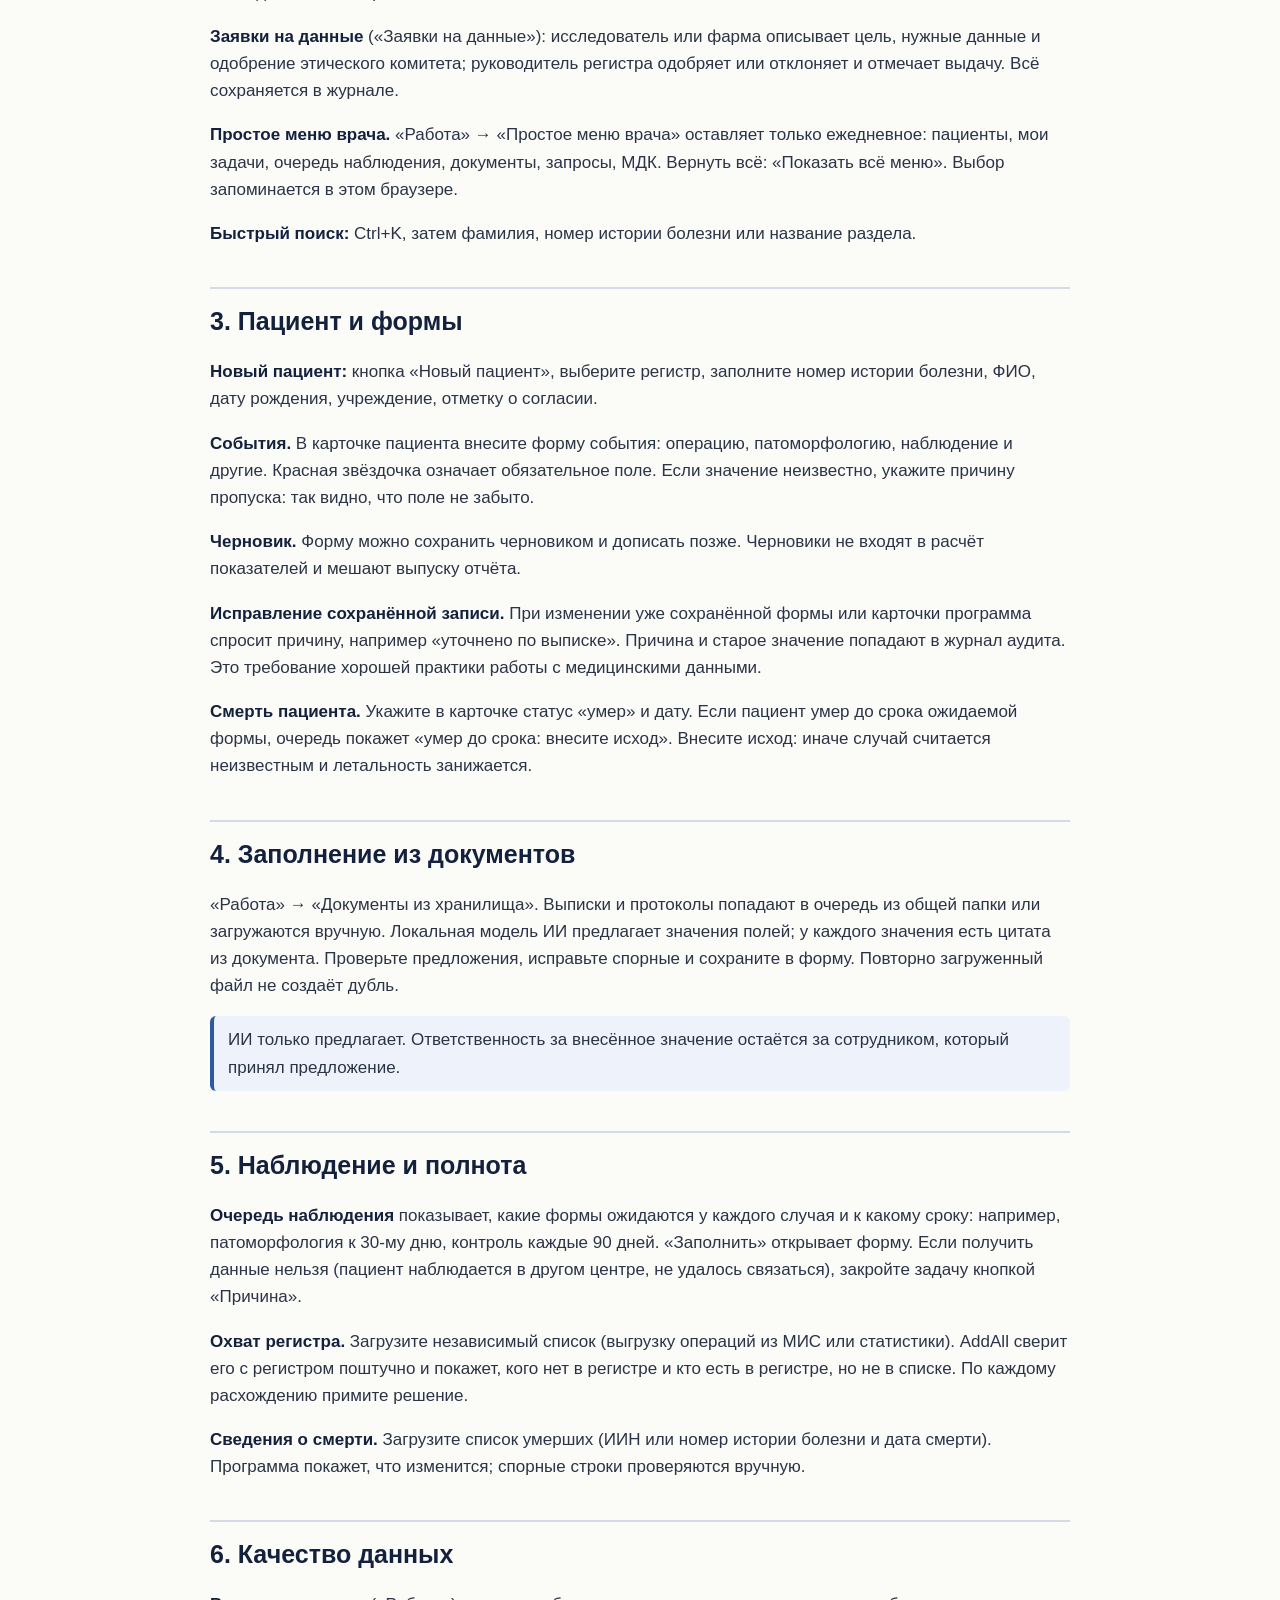
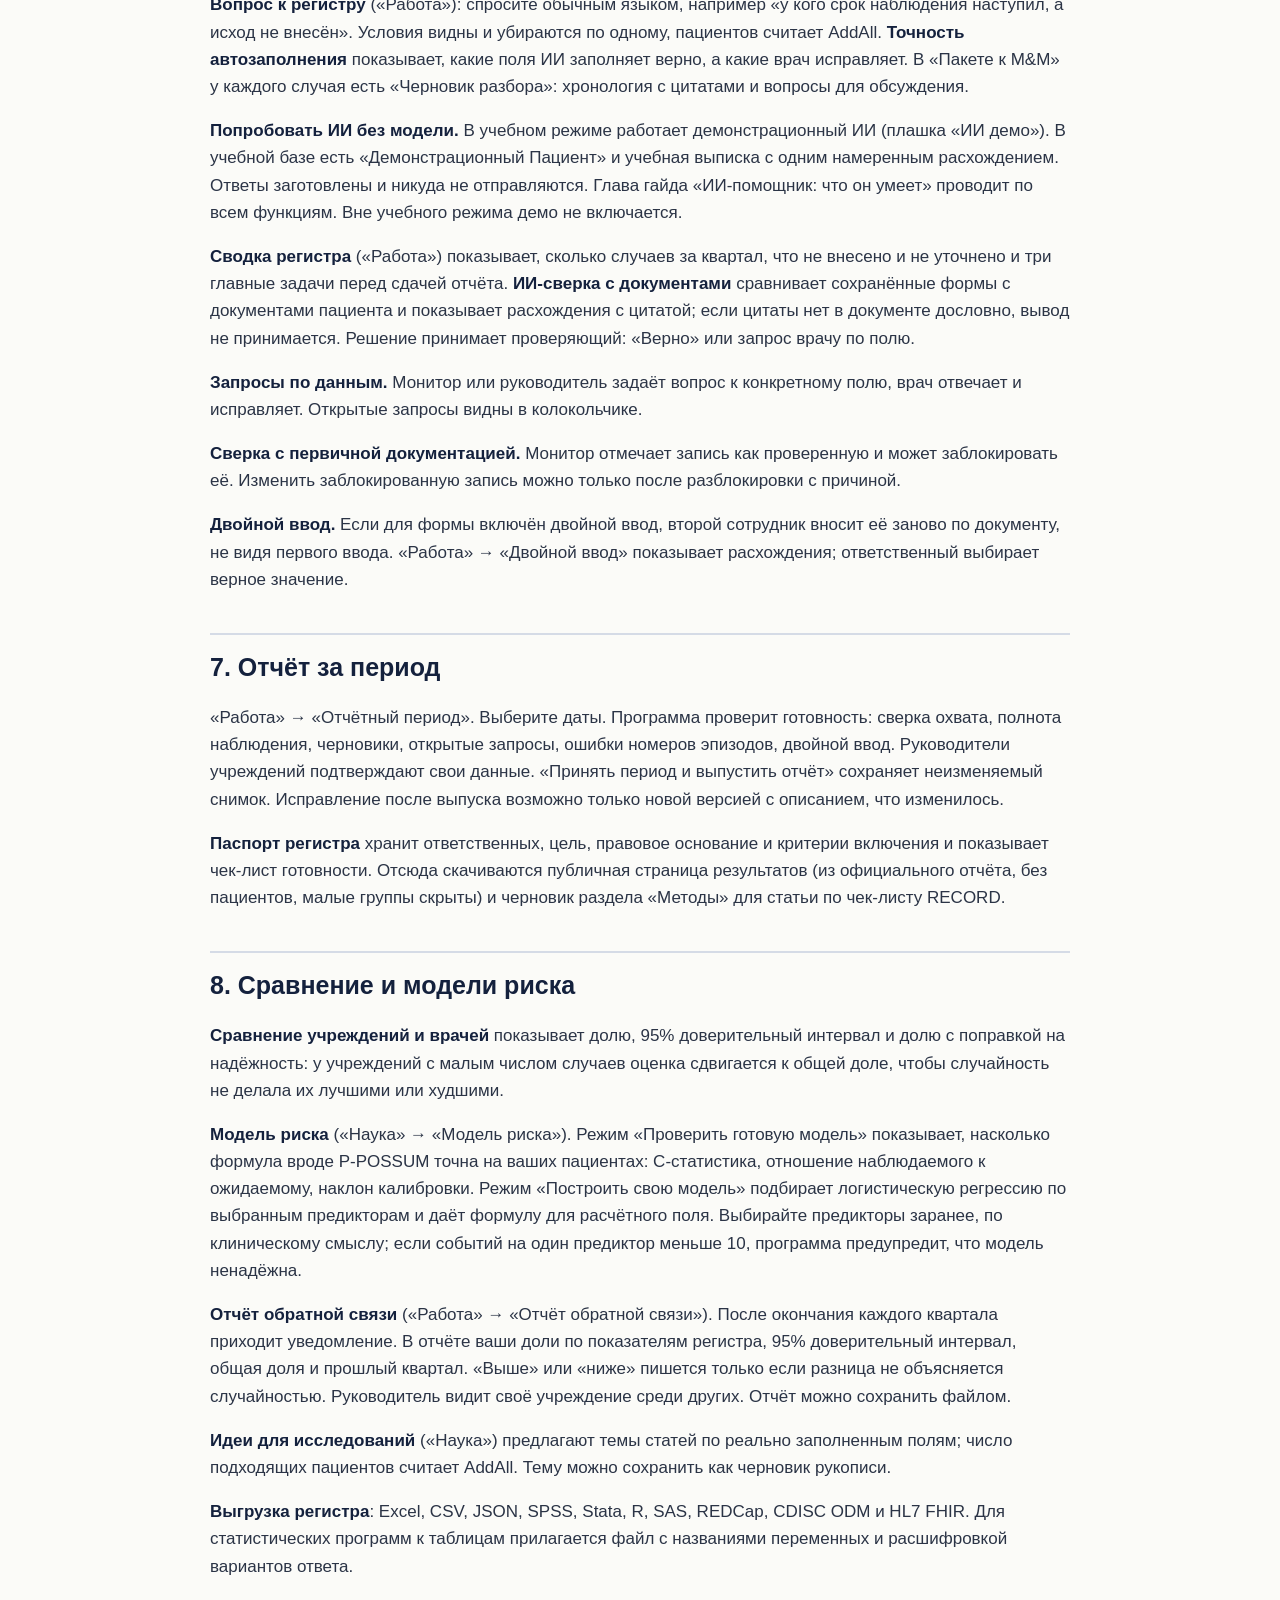
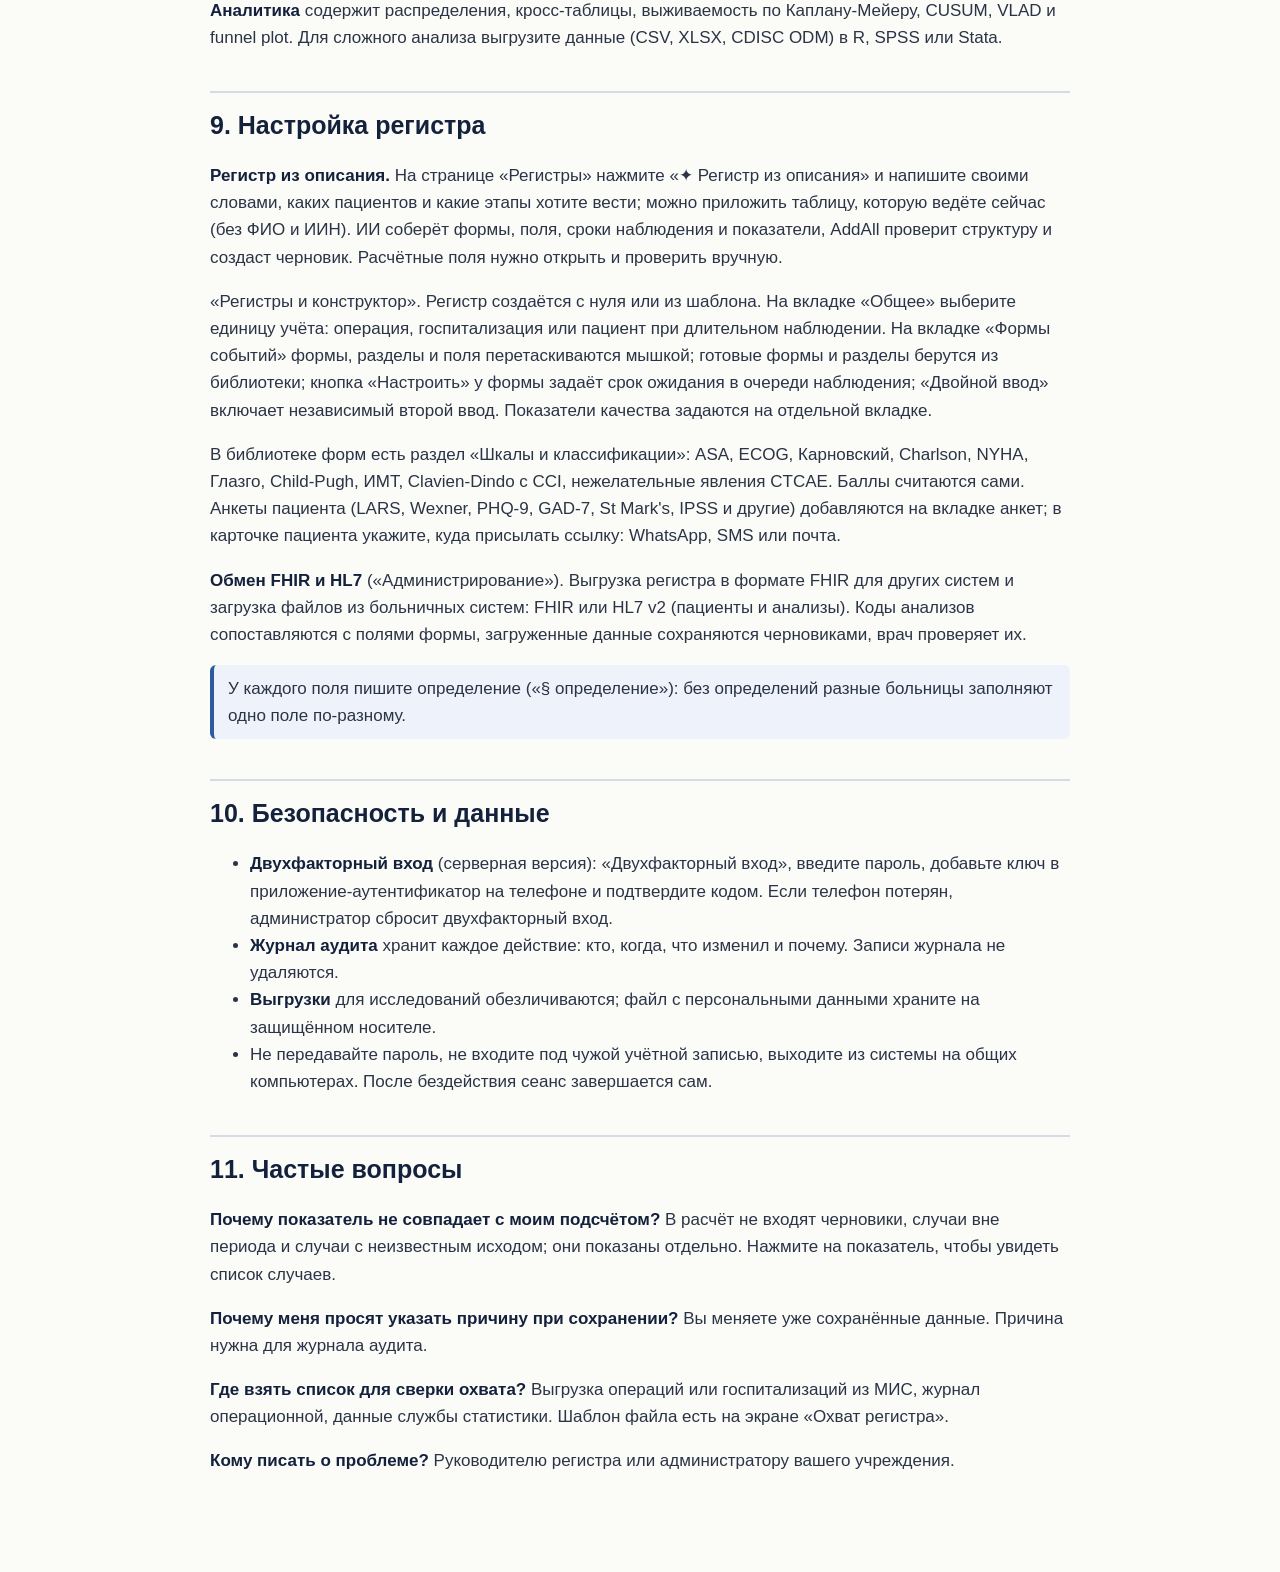
==== commit 84f1ea7b: "Демо-ИИ: документация" ====
--- a/docs/manual.html
+++ b/docs/manual.html
@@ -74,6 +74,7 @@
 
 <h2 id="quality">6. Качество данных</h2>
 <p><b>Вопрос к регистру</b> («Работа»): спросите обычным языком, например «у кого срок наблюдения наступил, а исход не внесён». Условия видны и убираются по одному, пациентов считает AddAll. <b>Точность автозаполнения</b> показывает, какие поля ИИ заполняет верно, а какие врач исправляет. В «Пакете к M&M» у каждого случая есть «Черновик разбора»: хронология с цитатами и вопросы для обсуждения.</p>
+<p><b>Попробовать ИИ без модели.</b> В учебном режиме работает демонстрационный ИИ (плашка «ИИ демо»). В учебной базе есть «Демонстрационный Пациент» и учебная выписка с одним намеренным расхождением. Ответы заготовлены и никуда не отправляются. Глава гайда «ИИ-помощник: что он умеет» проводит по всем функциям. Вне учебного режима демо не включается.</p>
 <p><b>Сводка регистра</b> («Работа») показывает, сколько случаев за квартал, что не внесено и не уточнено и три главные задачи перед сдачей отчёта. <b>ИИ-сверка с документами</b> сравнивает сохранённые формы с документами пациента и показывает расхождения с цитатой; если цитаты нет в документе дословно, вывод не принимается. Решение принимает проверяющий: «Верно» или запрос врачу по полю.</p>
 <p><b>Запросы по данным.</b> Монитор или руководитель задаёт вопрос к конкретному полю, врач отвечает и исправляет. Открытые запросы видны в колокольчике.</p>
 <p><b>Сверка с первичной документацией.</b> Монитор отмечает запись как проверенную и может заблокировать её. Изменить заблокированную запись можно только после разблокировки с причиной.</p>
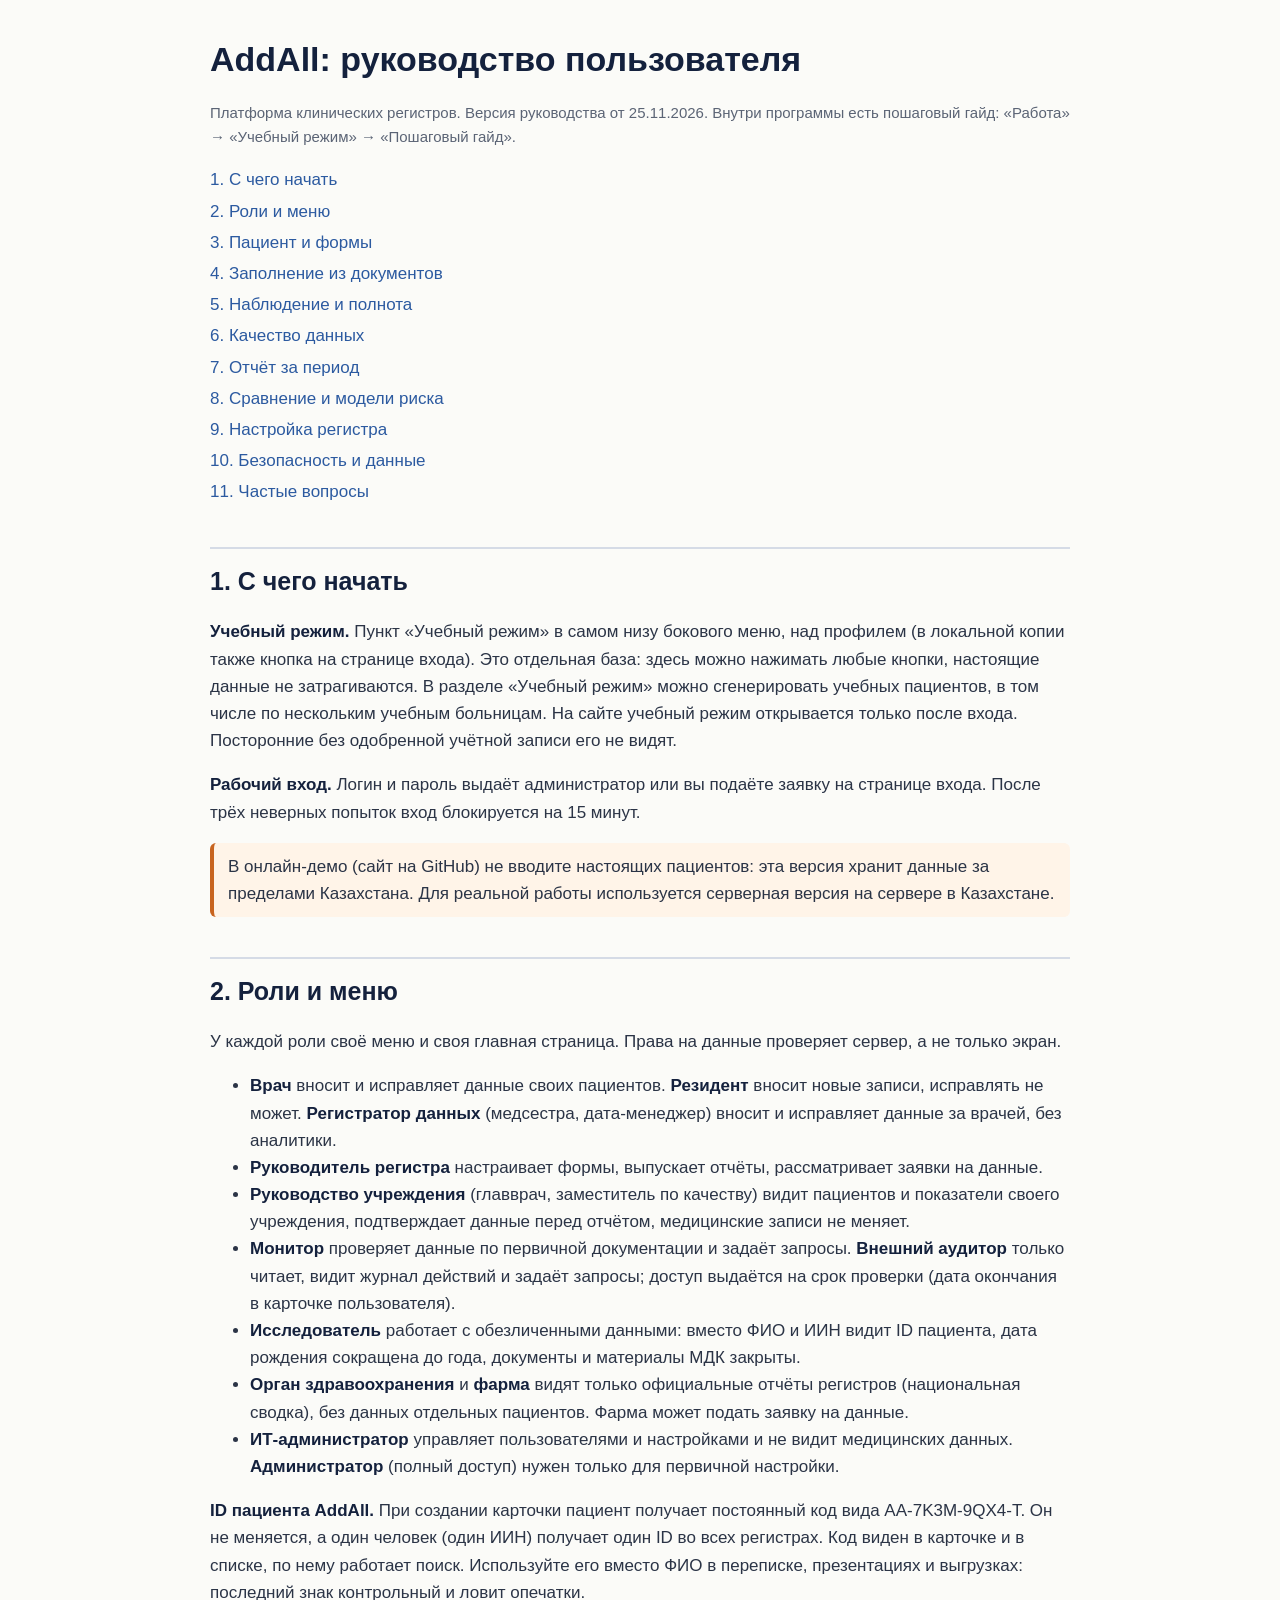
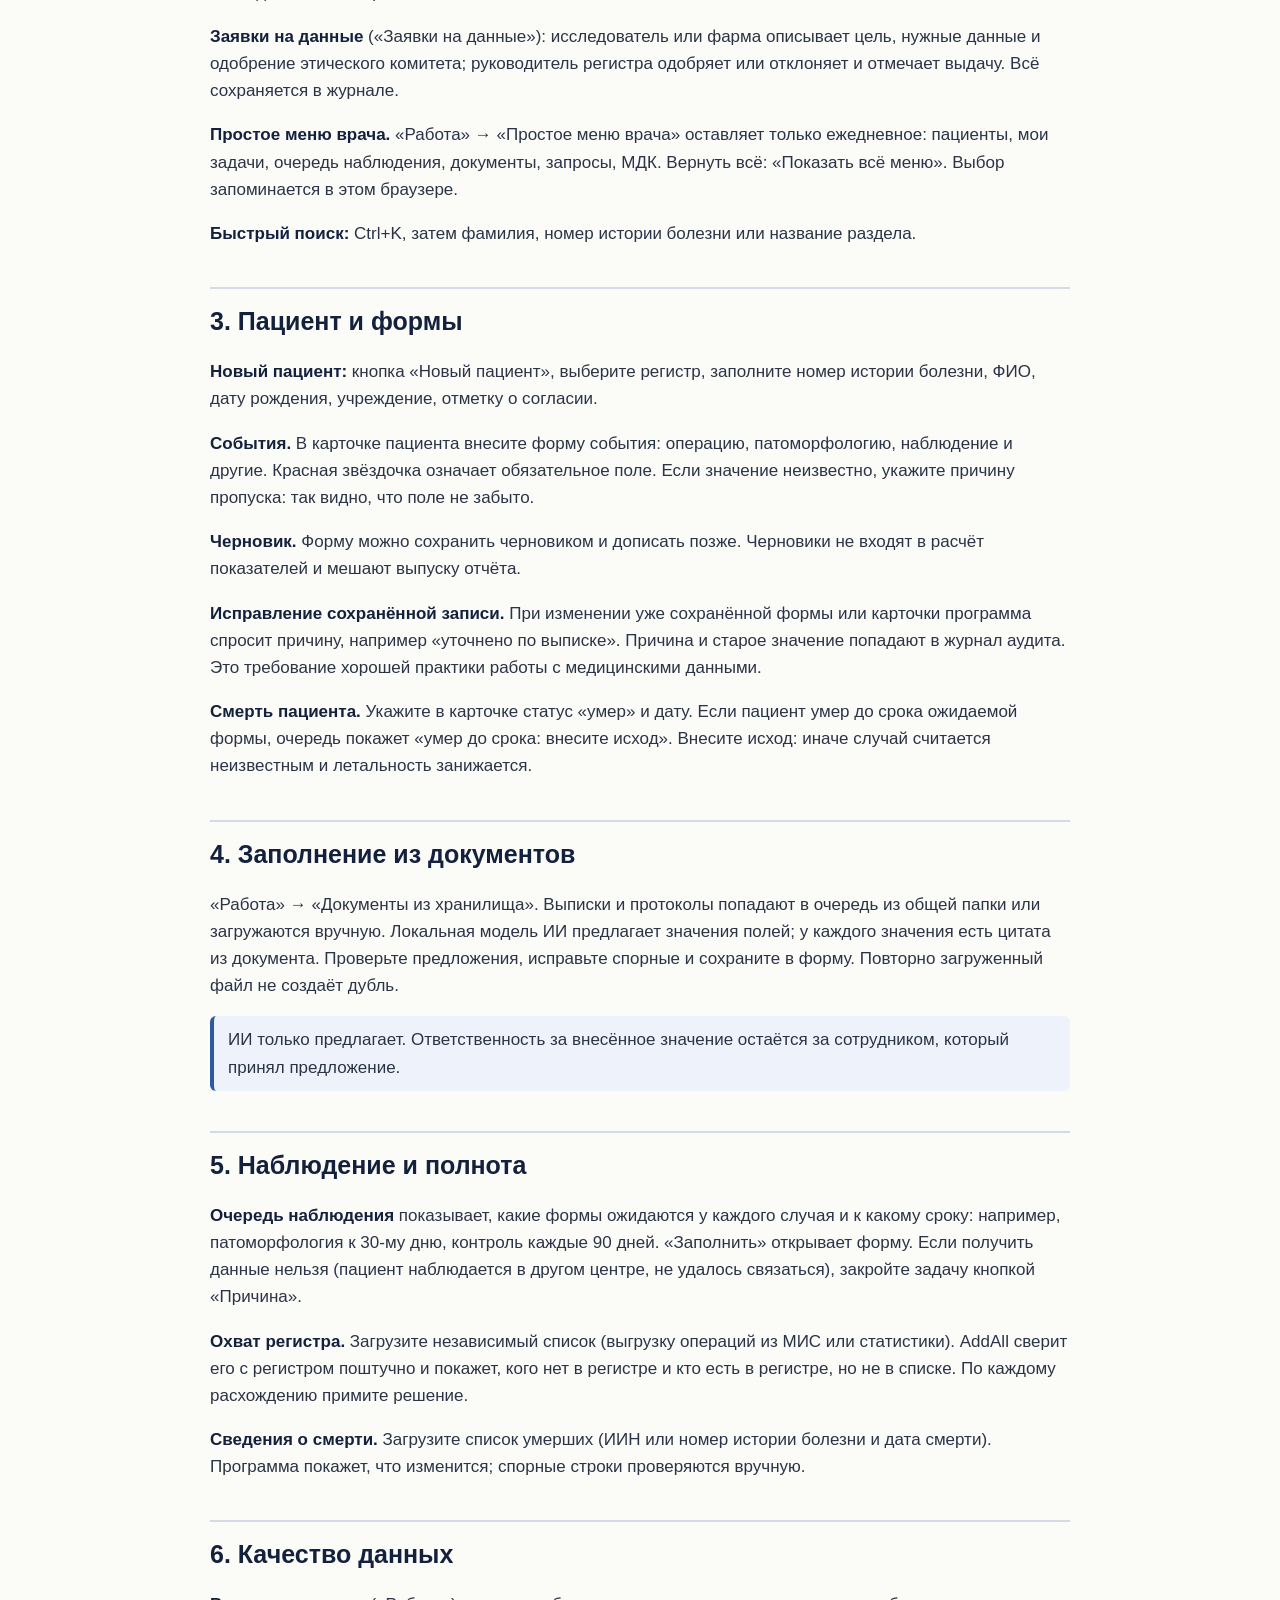
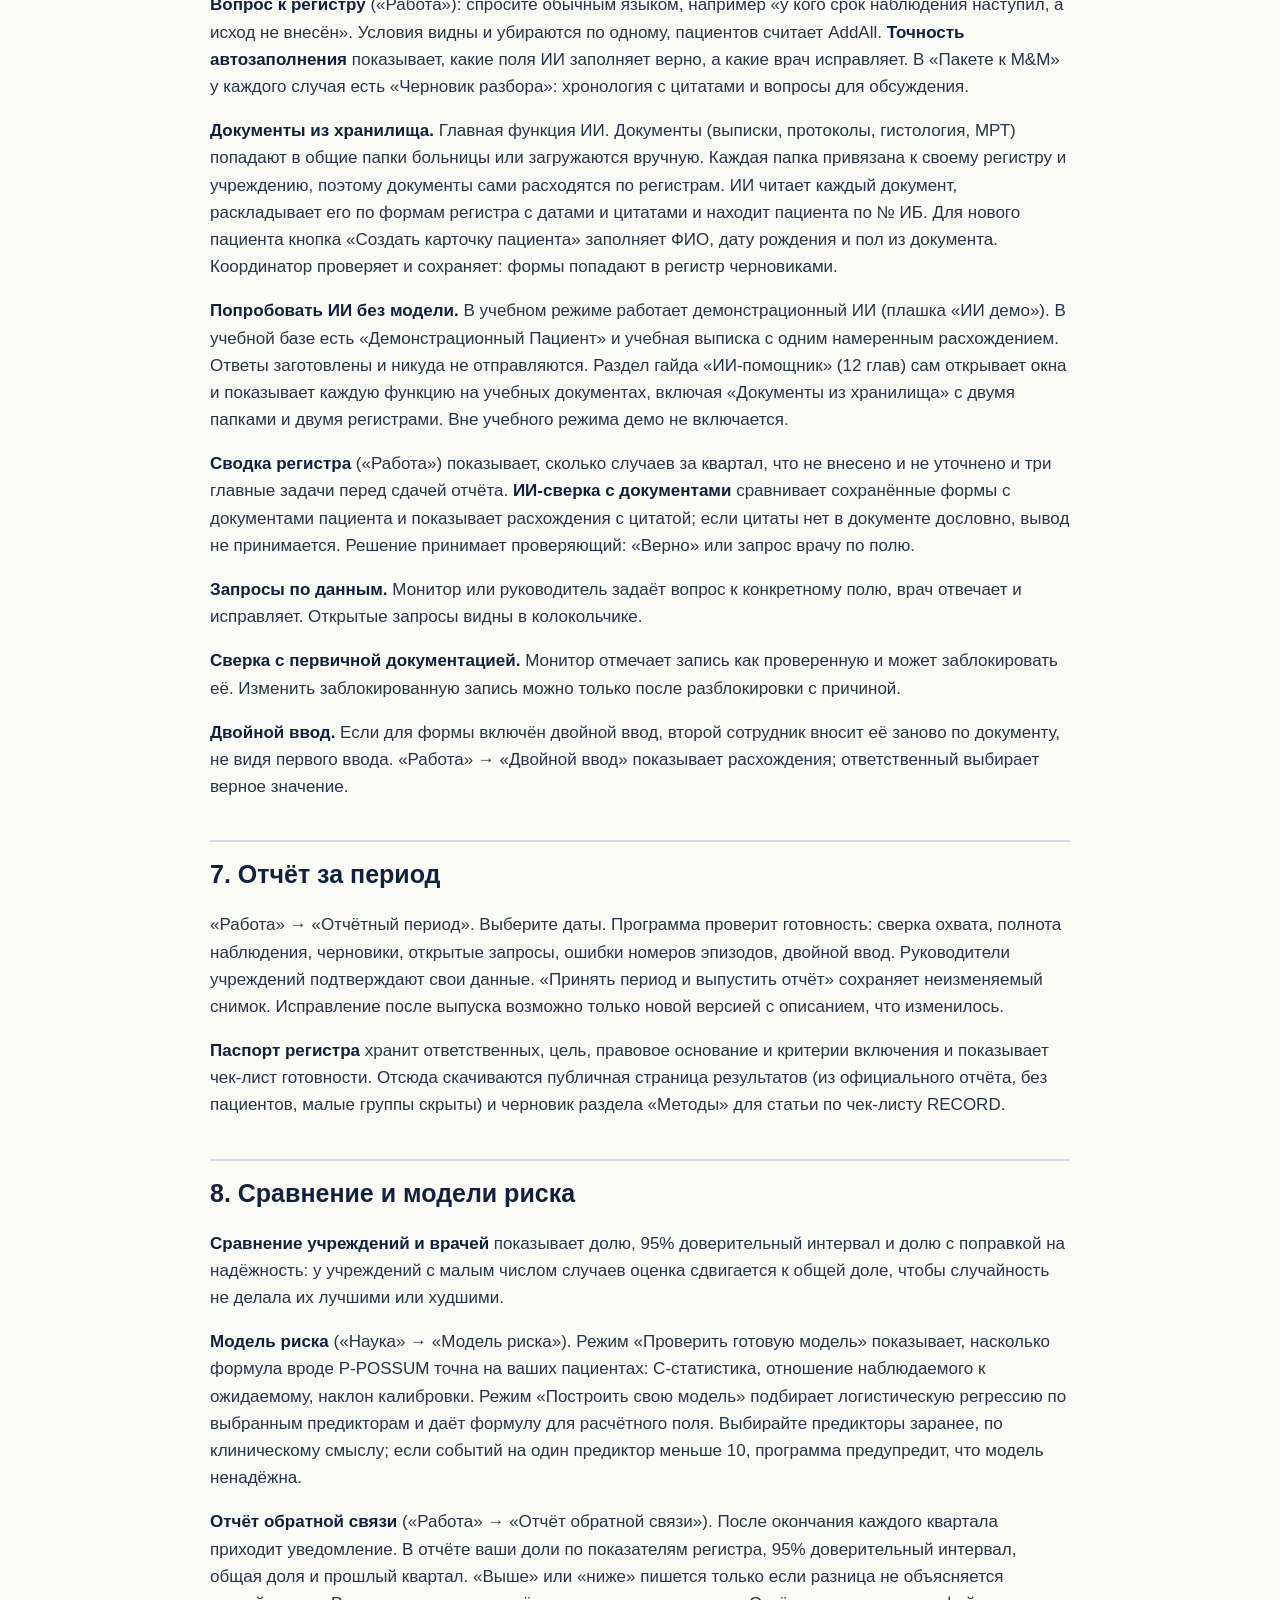
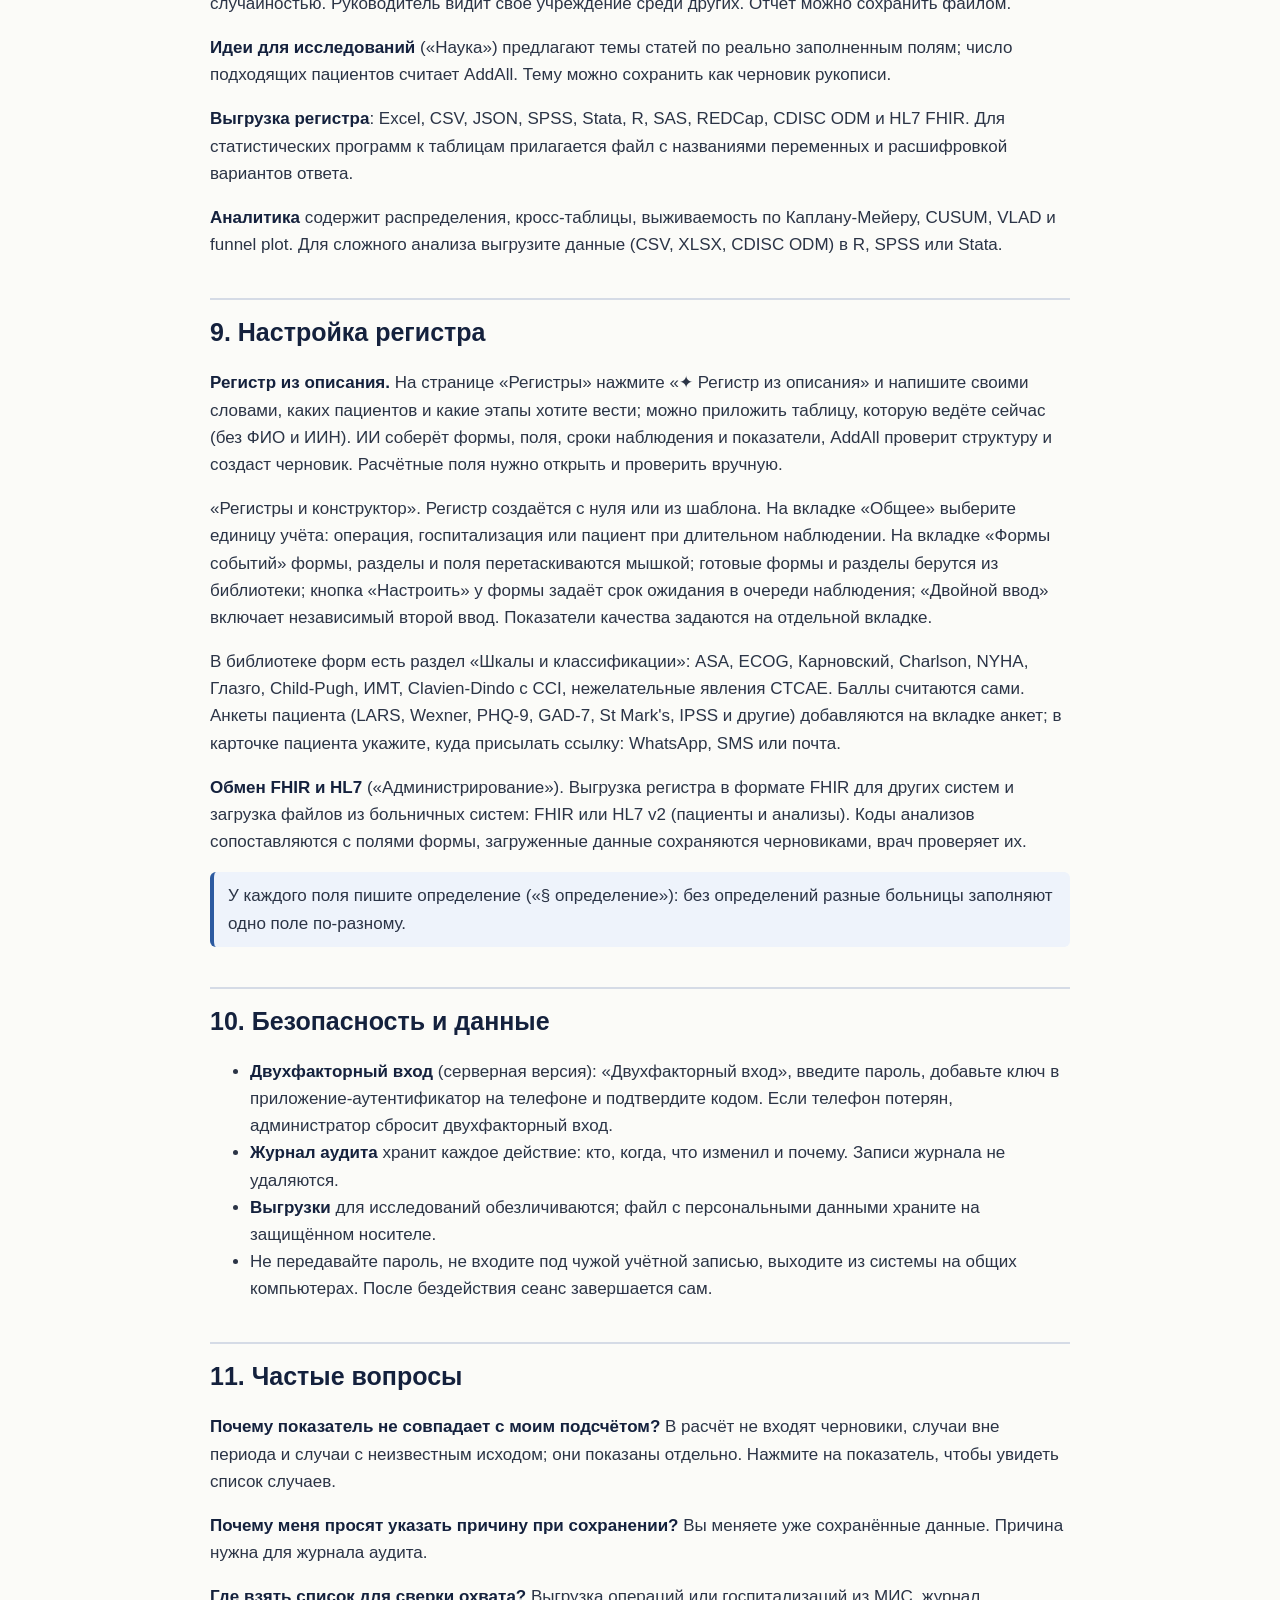
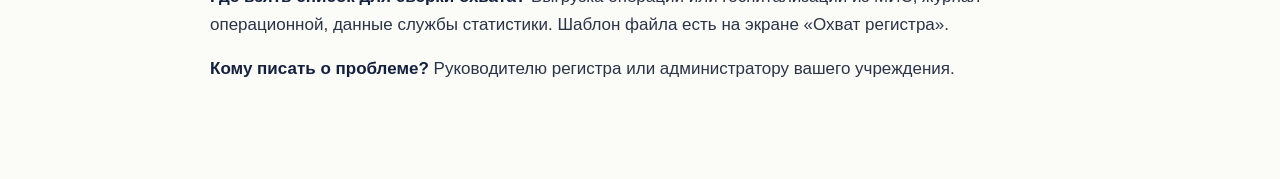
==== commit c4175e4e: "Руководство и валидация: ИИ и учебный режим" ====
--- a/docs/manual.html
+++ b/docs/manual.html
@@ -36,7 +36,7 @@
 </nav>
 
 <h2 id="start">1. С чего начать</h2>
-<p><b>Учебный режим.</b> На странице входа нажмите «Учебный режим (вымышленные пациенты)». Это отдельная база: здесь можно нажимать любые кнопки, настоящие данные не затрагиваются. В разделе «Учебный режим» можно сгенерировать учебных пациентов, в том числе по нескольким учебным больницам. Учебный режим с вымышленными пациентами открывается после входа: меню «Учебный режим». Посторонние без одобренной учётной записи его не видят.</p>
+<p><b>Учебный режим.</b> Пункт «Учебный режим» в самом низу бокового меню, над профилем (в локальной копии также кнопка на странице входа). Это отдельная база: здесь можно нажимать любые кнопки, настоящие данные не затрагиваются. В разделе «Учебный режим» можно сгенерировать учебных пациентов, в том числе по нескольким учебным больницам. На сайте учебный режим открывается только после входа. Посторонние без одобренной учётной записи его не видят.</p>
 <p><b>Рабочий вход.</b> Логин и пароль выдаёт администратор или вы подаёте заявку на странице входа. После трёх неверных попыток вход блокируется на 15 минут.</p>
 <p class="warn">В онлайн-демо (сайт на GitHub) не вводите настоящих пациентов: эта версия хранит данные за пределами Казахстана. Для реальной работы используется серверная версия на сервере в Казахстане.</p>
 
@@ -74,7 +74,8 @@
 
 <h2 id="quality">6. Качество данных</h2>
 <p><b>Вопрос к регистру</b> («Работа»): спросите обычным языком, например «у кого срок наблюдения наступил, а исход не внесён». Условия видны и убираются по одному, пациентов считает AddAll. <b>Точность автозаполнения</b> показывает, какие поля ИИ заполняет верно, а какие врач исправляет. В «Пакете к M&M» у каждого случая есть «Черновик разбора»: хронология с цитатами и вопросы для обсуждения.</p>
-<p><b>Попробовать ИИ без модели.</b> В учебном режиме работает демонстрационный ИИ (плашка «ИИ демо»). В учебной базе есть «Демонстрационный Пациент» и учебная выписка с одним намеренным расхождением. Ответы заготовлены и никуда не отправляются. Глава гайда «ИИ-помощник: что он умеет» проводит по всем функциям. Вне учебного режима демо не включается.</p>
+<p><b>Документы из хранилища.</b> Главная функция ИИ. Документы (выписки, протоколы, гистология, МРТ) попадают в общие папки больницы или загружаются вручную. Каждая папка привязана к своему регистру и учреждению, поэтому документы сами расходятся по регистрам. ИИ читает каждый документ, раскладывает его по формам регистра с датами и цитатами и находит пациента по № ИБ. Для нового пациента кнопка «Создать карточку пациента» заполняет ФИО, дату рождения и пол из документа. Координатор проверяет и сохраняет: формы попадают в регистр черновиками.</p>
+<p><b>Попробовать ИИ без модели.</b> В учебном режиме работает демонстрационный ИИ (плашка «ИИ демо»). В учебной базе есть «Демонстрационный Пациент» и учебная выписка с одним намеренным расхождением. Ответы заготовлены и никуда не отправляются. Раздел гайда «ИИ-помощник» (12 глав) сам открывает окна и показывает каждую функцию на учебных документах, включая «Документы из хранилища» с двумя папками и двумя регистрами. Вне учебного режима демо не включается.</p>
 <p><b>Сводка регистра</b> («Работа») показывает, сколько случаев за квартал, что не внесено и не уточнено и три главные задачи перед сдачей отчёта. <b>ИИ-сверка с документами</b> сравнивает сохранённые формы с документами пациента и показывает расхождения с цитатой; если цитаты нет в документе дословно, вывод не принимается. Решение принимает проверяющий: «Верно» или запрос врачу по полю.</p>
 <p><b>Запросы по данным.</b> Монитор или руководитель задаёт вопрос к конкретному полю, врач отвечает и исправляет. Открытые запросы видны в колокольчике.</p>
 <p><b>Сверка с первичной документацией.</b> Монитор отмечает запись как проверенную и может заблокировать её. Изменить заблокированную запись можно только после разблокировки с причиной.</p>
